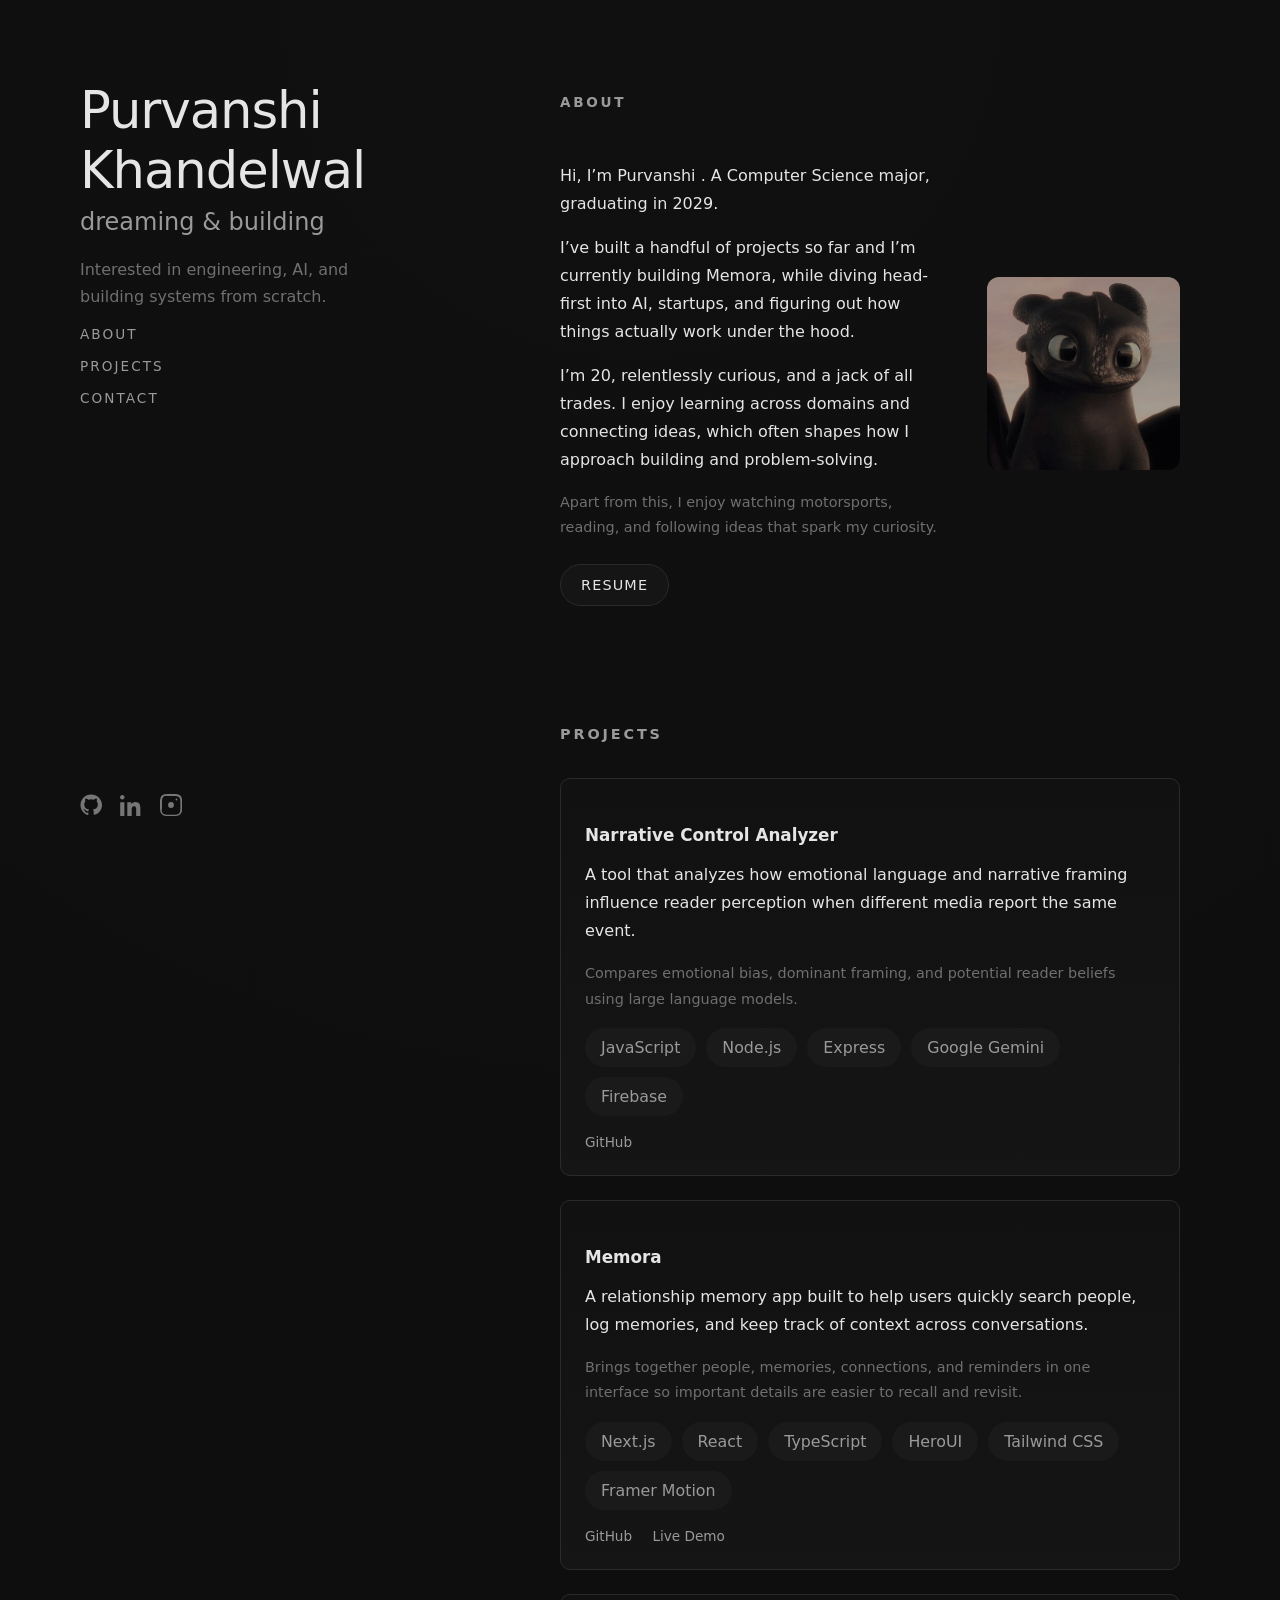
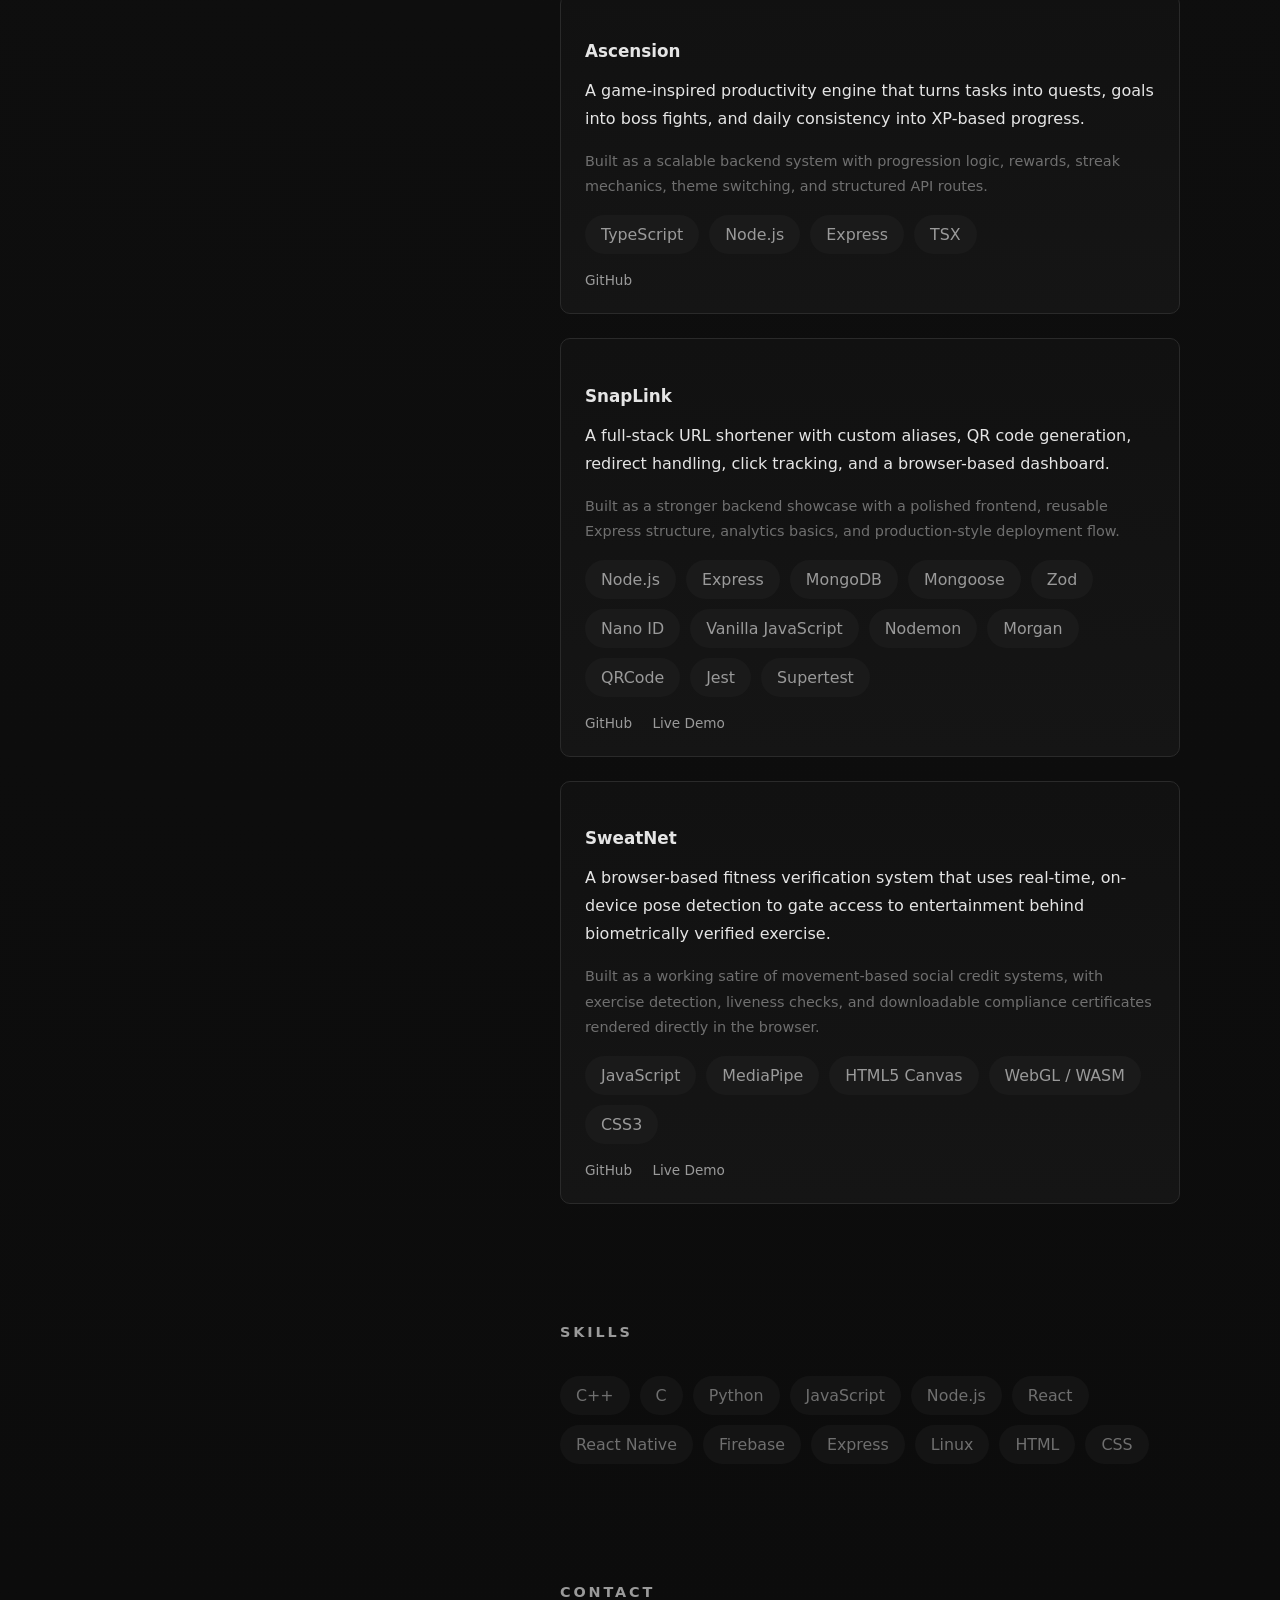
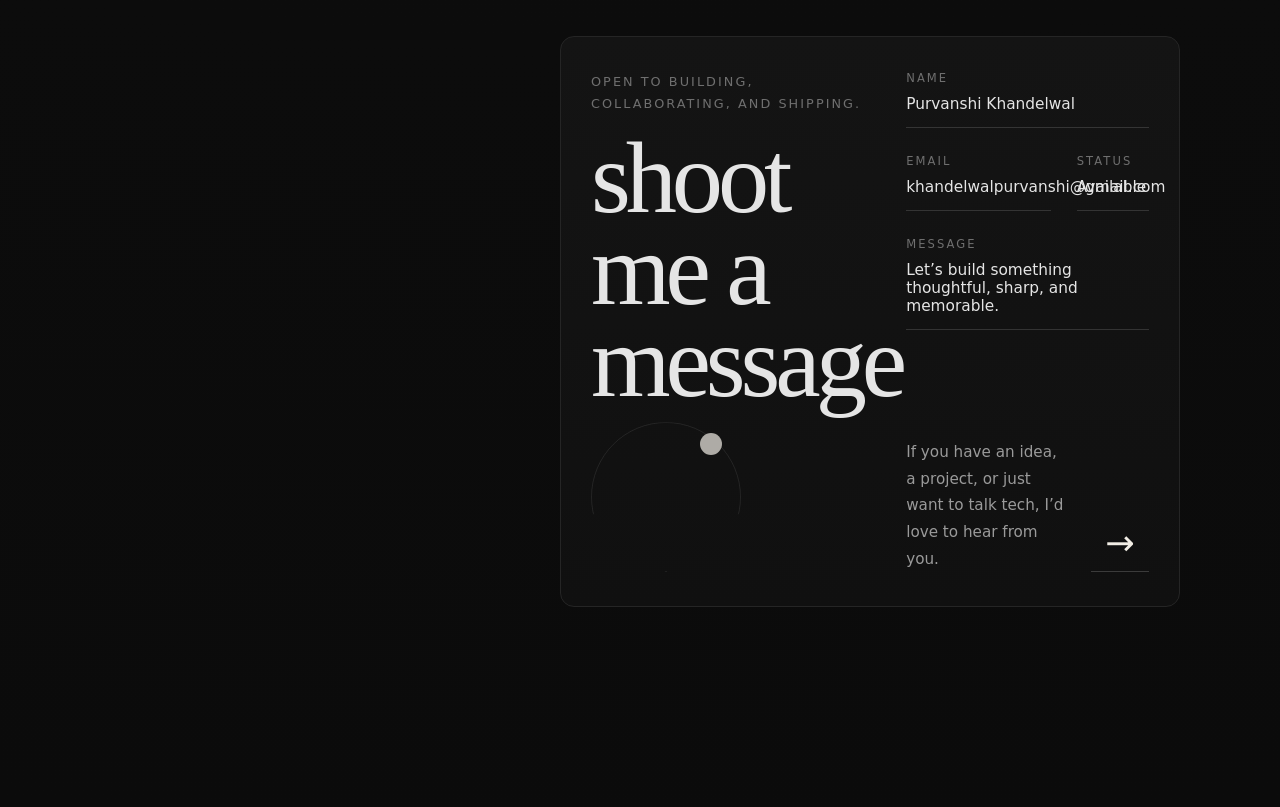
==== index.html @ a12f7955 "Refine contact section styling" ====
<!DOCTYPE html>
<html lang="en">
<head>
  <meta charset="UTF-8" />
  <meta name="viewport" content="width=device-width, initial-scale=1.0"/>
  <title>Purvanshi</title>
  <link rel="stylesheet" href="./style.css" />
</head>




<body>
    <div id="intro">
        <p>hey there.</p>
    </div>

  <div class="layout">

    <!-- LEFT PANEL -->
    <aside class="left">
      <div>
        <h1 title="still learning, always curious">
         Purvanshi Khandelwal
        </h1>
        <h2>dreaming & building</h2>

        <p class="tagline">
           Interested in engineering, AI, 
           and building systems from scratch.
        </p>

        <nav>
          <a href="#about">ABOUT</a>
          <a href="#projects">PROJECTS</a>
          <a href="#contact">CONTACT</a>
        </nav>
      </div>

      <footer class="socials">
  <!-- GitHub -->
  <a href="https://github.com/Pierce05" target="_blank" aria-label="GitHub">
    <svg viewBox="0 0 24 24" aria-hidden="true">
      <path d="M12 0.5C5.73 0.5.5 5.73.5 12c0 5.1 3.29 9.43 7.86 10.96.58.1.79-.25.79-.56v-2.17c-3.2.7-3.87-1.54-3.87-1.54-.53-1.34-1.29-1.7-1.29-1.7-1.05-.72.08-.7.08-.7 1.16.08 1.77 1.19 1.77 1.19 1.03 1.76 2.7 1.25 3.36.95.1-.75.4-1.25.73-1.54-2.56-.29-5.26-1.28-5.26-5.7 0-1.26.45-2.29 1.19-3.1-.12-.29-.52-1.47.11-3.07 0 0 .97-.31 3.18 1.18a11.1 11.1 0 0 1 5.8 0c2.21-1.49 3.18-1.18 3.18-1.18.63 1.6.23 2.78.11 3.07.74.81 1.19 1.84 1.19 3.1 0 4.43-2.7 5.4-5.28 5.69.41.35.78 1.05.78 2.12v3.14c0 .31.21.66.8.55C20.71 21.43 24 17.1 24 12c0-6.27-5.23-11.5-12-11.5z"/>
    </svg>
  </a>

  <!-- LinkedIn -->
  <a href="https://www.linkedin.com/in/purvanshi-khandelwal-6375a7203?utm_source=share&utm_campaign=share_via&utm_content=profile&utm_medium=android_app" target="_blank" aria-label="LinkedIn">
    <svg viewBox="0 0 24 24" aria-hidden="true">
      <path d="M4.98 3.5c0 1.38-1.11 2.5-2.48 2.5S0 4.88 0 3.5 1.11 1 2.5 1 4.98 2.12 4.98 3.5zM.22 8.98h4.56V24H.22zM7.98 8.98h4.38v2.05h.06c.61-1.16 2.1-2.38 4.32-2.38 4.62 0 5.48 3.04 5.48 6.99V24h-4.56v-6.85c0-1.63-.03-3.72-2.27-3.72-2.27 0-2.62 1.77-2.62 3.6V24H7.98z"/>
    </svg>
  </a>

  <!-- Instagram -->
  <a href="https://instagram.com/whypurvanshi" target="_blank" aria-label="Instagram">
    <svg viewBox="0 0 24 24" aria-hidden="true">
      <path d="M12 2.2c3.2 0 3.584.012 4.85.07 1.17.056 1.97.24 2.43.41.61.23 1.05.51 1.51.97.46.46.74.9.97 1.51.17.46.35 1.26.41 2.43.06 1.27.07 1.65.07 4.85s-.01 3.58-.07 4.85c-.06 1.17-.24 1.97-.41 2.43-.23.61-.51 1.05-.97 1.51-.46.46-.9.74-1.51.97-.46.17-1.26.35-2.43.41-1.27.06-1.65.07-4.85.07s-3.58-.01-4.85-.07c-1.17-.06-1.97-.24-2.43-.41a3.73 3.73 0 0 1-1.51-.97 3.73 3.73 0 0 1-.97-1.51c-.17-.46-.35-1.26-.41-2.43C2.21 15.58 2.2 15.2 2.2 12s.01-3.58.07-4.85c.06-1.17.24-1.97.41-2.43.23-.61.51-1.05.97-1.51.46-.46.9-.74 1.51-.97.46-.17 1.26-.35 2.43-.41C8.42 2.21 8.8 2.2 12 2.2zm0-2.2C8.74 0 8.33.013 7.05.072 5.77.13 4.8.33 4.03.63c-.8.31-1.48.73-2.16 1.41A5.9 5.9 0 0 0 .63 4.03c-.3.77-.5 1.74-.56 3.02C.01 8.33 0 8.74 0 12s.01 3.67.07 4.95c.06 1.28.26 2.25.56 3.02.31.8.73 1.48 1.41 2.16a5.9 5.9 0 0 0 2.16 1.41c.77.3 1.74.5 3.02.56C8.33 23.99 8.74 24 12 24s3.67-.01 4.95-.07c1.28-.06 2.25-.26 3.02-.56a5.9 5.9 0 0 0 2.16-1.41 5.9 5.9 0 0 0 1.41-2.16c.3-.77.5-1.74.56-3.02.06-1.28.07-1.69.07-4.95s-.01-3.67-.07-4.95c-.06-1.28-.26-2.25-.56-3.02a5.9 5.9 0 0 0-1.41-2.16A5.9 5.9 0 0 0 19.97.63c-.77-.3-1.74-.5-3.02-.56C15.67.01 15.26 0 12 0z"/>
      <circle cx="12" cy="12" r="3.2"/>
      <circle cx="18" cy="6" r="1"/>
    </svg>
  </a>
</footer>


    </aside>

    <!-- RIGHT PANEL -->
    <main class="right">
      <section id="about">
  <h3>ABOUT</h3>

  <div class="about-grid">
    <div class="about-text">
      <p>
        Hi, I’m <span class="highlight">Purvanshi </span>.
        A Computer Science major, graduating in 2029.
      </p>

      <p>
        I’ve built a handful of projects so far and I’m currently building
        <span class="highlight">Memora</span>, while diving head-first into AI, 
        startups, and figuring out how things actually work under the hood.
      </p>

      <p>
  I’m 20, relentlessly curious, and a jack of all trades.
  I enjoy learning across domains and connecting ideas, which often shapes
  how I approach building and problem-solving.
</p>
<p class="faint">
  Apart from this, I enjoy watching motorsports, reading, and following ideas that spark my curiosity.
</p>

<div class="about-actions">
  <a href="assets/Purvanshi-Khandelwal-Resume.pdf" target="_blank" class="resume-button">
    Resume
  </a>
</div>


    </div>

    <div class="about-image">
      <img src="assets/me.jpg" alt="Purvanshi Khandelwal" />
    </div>
  </div>
</section>

      <section id="projects">
  <h3>PROJECTS</h3>

  <div class="project featured">
    <h4>Narrative Control Analyzer</h4>

    <p>
      A tool that analyzes how emotional language and narrative framing
      influence reader perception when different media report the same event.
    </p>

    <p class="faint">
      Compares emotional bias, dominant framing, and potential reader beliefs
      using large language models.
    </p>
    <div class="tags">
  <ul class="tech-list">
  <li>JavaScript</li>
  <li>Node.js</li>
  <li>Express</li>
  <li>Google Gemini</li>
  <li>Firebase</li>
</ul>

    </div>


    <div class="project-links">
      <a href="https://github.com/Pierce05/narrative-control-analyzer" target="_blank">
        GitHub
      </a>
    </div>
  </div>

  <div class="project featured">
    <h4>Memora</h4>

    <p>
      A relationship memory app built to help users quickly search people,
      log memories, and keep track of context across conversations.
    </p>

    <p class="faint">
      Brings together people, memories, connections, and reminders in one
      interface so important details are easier to recall and revisit.
    </p>

    <div class="tags">
      <ul class="tech-list">
        <li>Next.js</li>
        <li>React</li>
        <li>TypeScript</li>
        <li>HeroUI</li>
        <li>Tailwind CSS</li>
        <li>Framer Motion</li>
      </ul>
    </div>

    <div class="project-links">
      <a href="https://github.com/Pierce05/memora" target="_blank">
        GitHub
      </a>
      <a href="https://try-memora.netlify.app" target="_blank">
        Live Demo
      </a>
    </div>
  </div>

  <div class="project featured">
    <h4>Ascension</h4>

    <p>
      A game-inspired productivity engine that turns tasks into quests,
      goals into boss fights, and daily consistency into XP-based progress.
    </p>

    <p class="faint">
      Built as a scalable backend system with progression logic, rewards,
      streak mechanics, theme switching, and structured API routes.
    </p>

    <div class="tags">
      <ul class="tech-list">
        <li>TypeScript</li>
        <li>Node.js</li>
        <li>Express</li>
        <li>TSX</li>
      </ul>
    </div>

    <div class="project-links">
      <a href="https://github.com/Pierce05/ascension" target="_blank">
        GitHub
      </a>
    </div>
  </div>

  <div class="project featured">
    <h4>SnapLink</h4>

    <p>
      A full-stack URL shortener with custom aliases, QR code generation,
      redirect handling, click tracking, and a browser-based dashboard.
    </p>

    <p class="faint">
      Built as a stronger backend showcase with a polished frontend, reusable
      Express structure, analytics basics, and production-style deployment flow.
    </p>

    <div class="tags">
      <ul class="tech-list">
        <li>Node.js</li>
        <li>Express</li>
        <li>MongoDB</li>
        <li>Mongoose</li>
        <li>Zod</li>
        <li>Nano ID</li>
        <li>Vanilla JavaScript</li>
        <li>Nodemon</li>
        <li>Morgan</li>
        <li>QRCode</li>
        <li>Jest</li>
        <li>Supertest</li>
      </ul>
    </div>

    <div class="project-links">
      <a href="https://github.com/Pierce05/url_shortener" target="_blank">
        GitHub
      </a>
      <a href="https://url-shortener-1149.onrender.com/" target="_blank">
        Live Demo
      </a>
    </div>
  </div>

  <div class="project featured">
    <h4>SweatNet</h4>

    <p>
      A browser-based fitness verification system that uses real-time,
      on-device pose detection to gate access to entertainment behind
      biometrically verified exercise.
    </p>

    <p class="faint">
      Built as a working satire of movement-based social credit systems,
      with exercise detection, liveness checks, and downloadable compliance
      certificates rendered directly in the browser.
    </p>

    <div class="tags">
      <ul class="tech-list">
        <li>JavaScript</li>
        <li>MediaPipe</li>
        <li>HTML5 Canvas</li>
        <li>WebGL / WASM</li>
        <li>CSS3</li>
      </ul>
    </div>

    <div class="project-links">
      <a href="https://github.com/Sahil-Jayasingh/move.os" target="_blank">
        GitHub
      </a>
      <a href="https://starlit-bienenstitch-d68d55.netlify.app/" target="_blank">
        Live Demo
      </a>
    </div>
  </div>
</section>

<section id="skills">
  <h3>SKILLS</h3>

  <ul class="tech-list skills">
  <li>C++</li>
  <li>C</li>
  <li>Python</li>
  <li>JavaScript</li>
  <li>Node.js</li>
  <li>React</li>
  <li>React Native</li>
  <li>Firebase</li>
  <li>Express</li>
  <li>Linux</li>
  <li>HTML</li>
  <li>CSS</li>
</ul>

</section>

      <section id="contact">
  <h3>CONTACT</h3>

  <div class="contact-card">
    <div class="contact-copy">
      <p class="contact-kicker">Open to building, collaborating, and shipping.</p>
      <h4>shoot me a<br>message</h4>
      <div class="contact-orbit" aria-hidden="true">
        <span class="contact-orbit-dot"></span>
      </div>
    </div>

    <div class="contact-panel">
      <div class="contact-lines">
        <div class="contact-line">
          <span>Name</span>
          <strong>Purvanshi Khandelwal</strong>
        </div>
        <div class="contact-line contact-line-split">
          <div>
            <span>Email</span>
            <strong>khandelwalpurvanshi@gmail.com</strong>
          </div>
          <div>
            <span>Status</span>
            <strong>Available</strong>
          </div>
        </div>
        <div class="contact-line">
          <span>Message</span>
          <strong>Let’s build something thoughtful, sharp, and memorable.</strong>
        </div>
      </div>

      <div class="contact-footer">
        <p class="contact-note">
          If you have an idea, a project, or just want to talk tech, I’d love to hear from you.
        </p>

        <a href="mailto:khandelwalpurvanshi@gmail.com" class="contact-arrow" aria-label="Send an email">
          <span>&rarr;</span>
        </a>
      </div>
    </div>
  </div>
</section>

    </main>

  </div>
  <script>
  window.addEventListener("DOMContentLoaded", () => {
    const intro = document.getElementById("intro");
    if (!intro) return;

    const dismiss = () => {
      intro.classList.add("fade-out");
      setTimeout(() => intro.remove(), 900);
      window.removeEventListener("scroll", dismiss);
    };

    intro.addEventListener("click", dismiss);
    window.addEventListener("scroll", dismiss);
  });
</script>

</body>
</html>
---- style.css ----
:root {
  /* Core blacks */
  --bg: #0b0b0b;          /* page background */
  --panel: #111111;       /* cards / panels */
  --panel-soft: #151515;  /* hover / subtle depth */

  /* Text */
  --text: #e5e5e5;        /* main text */
  --muted: #9a9a9a;       /* secondary text */
  --faint: #6f6f6f;       /* very low emphasis */

  /* Structure */
  --border: #1c1c1c;

  /* Accent (OFF for now) */
  --accent: #ffffff;
  --drizz: #bfbfbf; /* soft silver-grey, not bright */

}

* {
  box-sizing: border-box;
}

body {
  margin: 0;
  background: radial-gradient(
    circle at top,
    #101010,
    var(--bg)
  );
  color: var(--text);
  font-family: system-ui, -apple-system, BlinkMacSystemFont, sans-serif;
}

#intro {
  position: fixed;
  inset: 0;
  background: radial-gradient(circle at center, #121212, #0b0b0b);
  display: flex;
  align-items: center;
  justify-content: center;
  z-index: 9999;

  cursor: pointer;

  transition: opacity 0.8s ease, transform 0.8s ease;
}

#intro p {
  font-size: 2.2rem;              /* bigger */
  font-weight: 500;
  letter-spacing: 0.04em;
  color: #cfcfcf;

  animation: floatIn 1.2s ease forwards;

}
@keyframes floatIn {
  from {
    opacity: 0;
    transform: translateY(6px);
  }
  to {
    opacity: 1;
    transform: translateY(0);
  }
}
#intro p::after {
  content: " (click)";
  font-size: 0.9rem;
  opacity: 0.4;
  margin-left: 6px;
}

#intro.fade-out {
  opacity: 0;
  transform: scale(1.02);
  pointer-events: none;
}



a {
  color: var(--muted);
  text-decoration: none;
  position: relative;
}


a::after {
  content: "";
  position: absolute;
  left: 0;
  bottom: -2px;
  width: 100%;
  height: 1px;
  background: var(--text);
  opacity: 0;
  transition: opacity 0.2s ease;
}

a:hover::after {
  opacity: 0.6;
}

a:hover {
  color: var(--text);
}

.layout {
  display: flex;
  max-width: 1200px;
  margin: auto;
}

/* LEFT */
.left {
  width: 40%;
  padding: 80px 40px;
  height: 100vh;
  position: sticky;
  top: 0;

  display: flex;
  flex-direction: column;
  justify-content: space-between;
}

.left h1 {
  font-size: 3.2rem;
  font-weight: 500;
  margin: 0;
  letter-spacing: -0.02em;
}

.left h2 {
  font-weight: 400;
  color: var(--muted);
  margin-top: 8px;
}

.tagline {
  margin-top: 14px;
  color: var(--faint);
  max-width: 320px;
  line-height: 1.7;
}
.tech-list {
  display: flex;
  flex-wrap: wrap;
  gap: 10px;
  margin-top: 16px;
  padding: 0;
  list-style: none;
}

.tech-list li {
  font-size: 0.99rem;          /* ↑ from 0.75 */
  padding: 10px 16px;
  border-radius: 999px;
  background: #1a1a1a;
  color: var(--muted);
  cursor: default;
  transition: background 0.2s ease, color 0.2s ease;
}

.tech-list li:hover {
  background: #2a2a2a;         /* noticeably lighter */
  color: var(--text);

  transform: translateY(-2px) scale(1.03);

  box-shadow: 0 6px 16px rgba(0, 0, 0, 0.4);
}



.tech-list.skills li {
  background: #141414;
  color: var(--faint);
}

.tech-list.skills li:hover {
  background: #242424;         /* lighter than base */
  color: var(--muted);

  transform: translateY(-1px) scale(1.02);
  box-shadow: 0 4px 12px rgba(0, 0, 0, 0.35);
}



nav a {
  display: block;
  margin-top: 16px;
  font-size: 0.85rem;
  letter-spacing: 0.15em;
}
.socials img {
  width: 18px;
  margin-right: 16px;
  opacity: 0.6;
  transition: opacity 0.2s ease;
}

.socials img:hover {
  opacity: 1;
}

/* RIGHT */
.right {
  width: 60%;
  padding: 80px 40px;
  max-width: 700px;
}
.right p {
  line-height: 1.75;
}


section {
  margin-bottom: 120px;
}

section h3 {
  font-size: 0.9rem;          /* ↑ slightly bigger */
  letter-spacing: 0.2em;
  color: var(--muted);
  margin-bottom: 36px;
}

#about h3 {
  font-size: 0.85rem;
  color: var(--muted);
}
.project {
  padding: 24px;
  border-radius: 10px;
  background: linear-gradient(
    180deg,
    var(--panel),
    var(--panel-soft)
  );
  margin-bottom: 24px;
  transition: transform 0.2s ease, background 0.2s ease;
}
.project h4 {
  margin-bottom: 10px;
  font-size: 1.05rem;
}


.project.featured {
  border: 1px solid #2a2a2a;
}

.project-links {
  margin-top: 16px;
}

.project-links a {
  margin-right: 16px;
  font-size: 0.85rem;
  color: var(--muted);
}

.project-links a:hover {
  color: var(--text);
}

.project:hover {
  transform: translateY(-2px);
  background: linear-gradient(
    180deg,
    var(--panel-soft),
    var(--panel)
  );
}

.about-grid {
  display: grid;
  grid-template-columns: 2fr 1fr;
  gap: 40px;
  align-items: center;
}


.faint {
  color: var(--faint);
  font-size: 0.9rem;
}

.about-actions {
  margin-top: 24px;
}

.resume-button {
  display: inline-flex;
  align-items: center;
  justify-content: center;
  padding: 12px 20px;
  border: 1px solid #2a2a2a;
  border-radius: 999px;
  background: #151515;
  color: var(--text);
  font-size: 0.9rem;
  letter-spacing: 0.08em;
  text-transform: uppercase;
  transition: transform 0.2s ease, background 0.2s ease, border-color 0.2s ease;
}

.resume-button::after {
  display: none;
}

.resume-button:hover {
  background: #1d1d1d;
  border-color: #3a3a3a;
  transform: translateY(-1px);
}

.contact-card {
  display: grid;
  grid-template-columns: minmax(0, 1.15fr) minmax(0, 1fr);
  gap: 36px;
  border: 1px solid #252525;
  border-radius: 14px;
  padding: 34px 30px;
  background: linear-gradient(180deg, #141414, #101010);
}

.contact-kicker {
  margin: 0 0 16px;
  color: var(--faint);
  font-size: 0.8rem;
  letter-spacing: 0.16em;
  text-transform: uppercase;
}

.contact-card h4 {
  margin: 0;
  font-family: Georgia, "Times New Roman", serif;
  font-size: clamp(3.5rem, 8vw, 6.8rem);
  font-weight: 500;
  line-height: 0.9;
  letter-spacing: -0.05em;
  text-transform: lowercase;
}

.contact-copy {
  position: relative;
  min-height: 100%;
}

.contact-orbit {
  position: relative;
  width: 150px;
  height: 150px;
  margin-top: 14px;
  border: 1px solid rgba(255, 255, 255, 0.12);
  border-radius: 50%;
  clip-path: polygon(0 0, 100% 0, 100% 60%, 50% 100%, 0 60%);
  opacity: 0.7;
}

.contact-orbit-dot {
  position: absolute;
  top: 10px;
  right: 18px;
  width: 22px;
  height: 22px;
  border-radius: 50%;
  background: #f1ede5;
}

.contact-panel {
  display: flex;
  flex-direction: column;
  justify-content: space-between;
  gap: 28px;
}

.contact-lines {
  display: flex;
  flex-direction: column;
  gap: 26px;
}

.contact-line {
  padding-bottom: 14px;
  border-bottom: 1px solid rgba(255, 255, 255, 0.14);
}

.contact-line span {
  display: block;
  margin-bottom: 10px;
  color: var(--faint);
  font-size: 0.72rem;
  letter-spacing: 0.18em;
  text-transform: uppercase;
}

.contact-line strong {
  display: block;
  font-size: 0.96rem;
  font-weight: 500;
  color: var(--text);
}

.contact-line-split {
  display: grid;
  grid-template-columns: minmax(0, 1.4fr) minmax(0, 0.7fr);
  gap: 26px;
}

.contact-line-split > div {
  padding-bottom: 14px;
  border-bottom: 1px solid rgba(255, 255, 255, 0.14);
}

.contact-line-split {
  border-bottom: 0;
  padding-bottom: 0;
}

.contact-footer {
  display: flex;
  align-items: flex-end;
  justify-content: space-between;
  gap: 22px;
}

.contact-note {
  margin: 0;
  max-width: 360px;
  color: var(--muted);
  font-size: 0.95rem;
}

.contact-arrow {
  display: inline-flex;
  align-items: center;
  justify-content: center;
  width: 58px;
  height: 58px;
  flex-shrink: 0;
  border-bottom: 1px solid rgba(255, 255, 255, 0.18);
  color: #f1ede5;
  font-size: 2.2rem;
  transition: transform 0.2s ease, color 0.2s ease;
}

.contact-arrow::after {
  display: none;
}

.contact-arrow:hover {
  color: #ffffff;
  transform: translateX(3px);
}

.about-image img {
  width: 100%;
  max-width: 220px;
  border-radius: 12px;

  filter: grayscale(0%) brightness(0.9);
  opacity: 0.75;

  transition: filter 0.35s ease, opacity 0.35s ease;
}

.about-image img:hover {
  filter: grayscale(0%) brightness(1);
  opacity: 1;
}



.highlight {
  color: var(--text);
}
.skills-line {
  color: var(--muted);
  max-width: 520px;
  line-height: 1.8;
}
.socials {
  display: flex;
  align-items: center;
}

.socials a {
  color: var(--muted);
  margin-right: 18px;
  transition: color 0.2s ease;
}

.socials a:hover {
  color: var(--text);
}

.socials svg {
  width: 22px;      /* ↑ bigger */
  height: 22px;
  fill: currentColor;
  opacity: 0.75;
  transition: opacity 0.2s ease, transform 0.2s ease;
}

.socials a:hover svg {
  opacity: 1;
  transform: translateY(-1px);
}

/* MOBILE */
@media (max-width: 600px) {
  .layout {
    flex-direction: column;
  }
   .tagline {
    max-width: 100%;
  }

  .left {
    padding-bottom: 40px;
  }

  .left, .right {
    width: 100%;
    height: auto;
    position: static;
  }

  .contact-card {
    grid-template-columns: 1fr;
    gap: 28px;
    padding: 22px;
  }

  .contact-card h4 {
    font-size: 3.4rem;
  }

  .contact-orbit {
    width: 112px;
    height: 112px;
  }

  .contact-line-split {
    grid-template-columns: 1fr;
    gap: 18px;
  }

  .contact-footer {
    align-items: flex-start;
    flex-direction: column;
  }
}
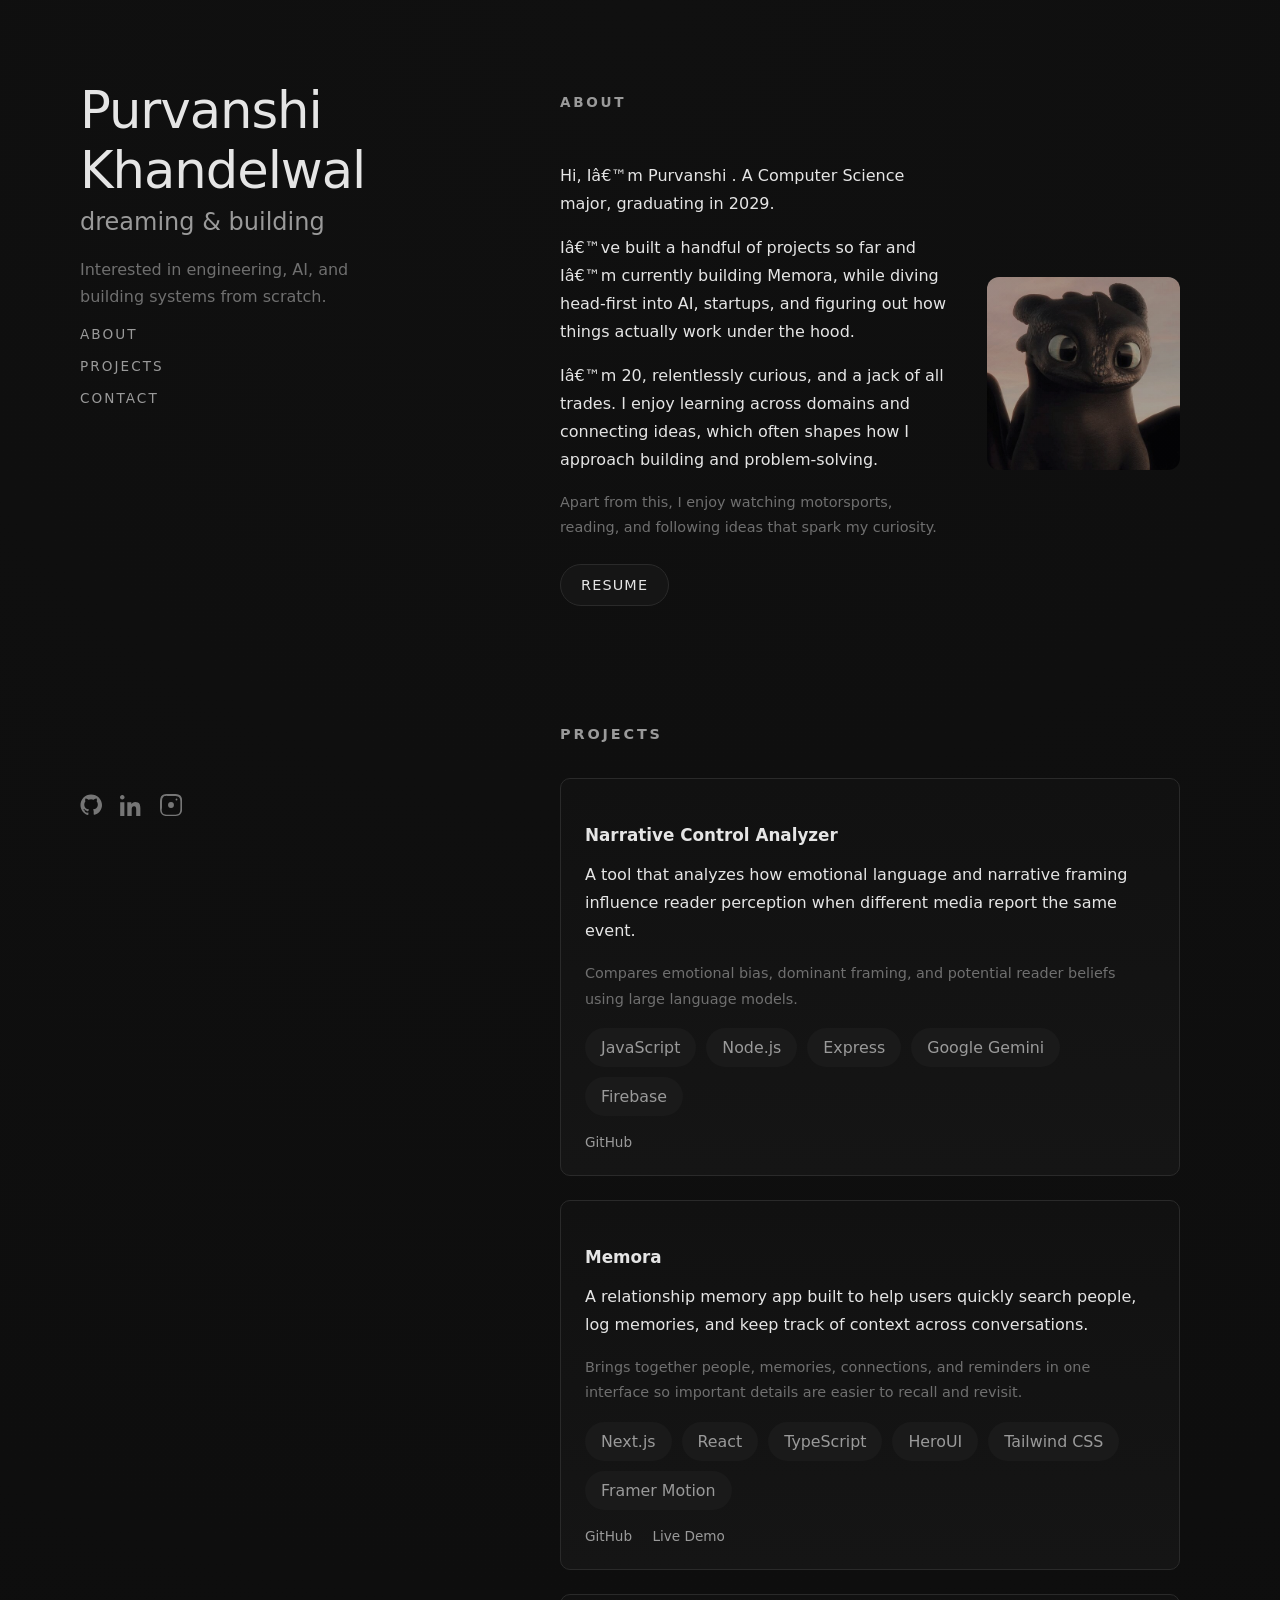
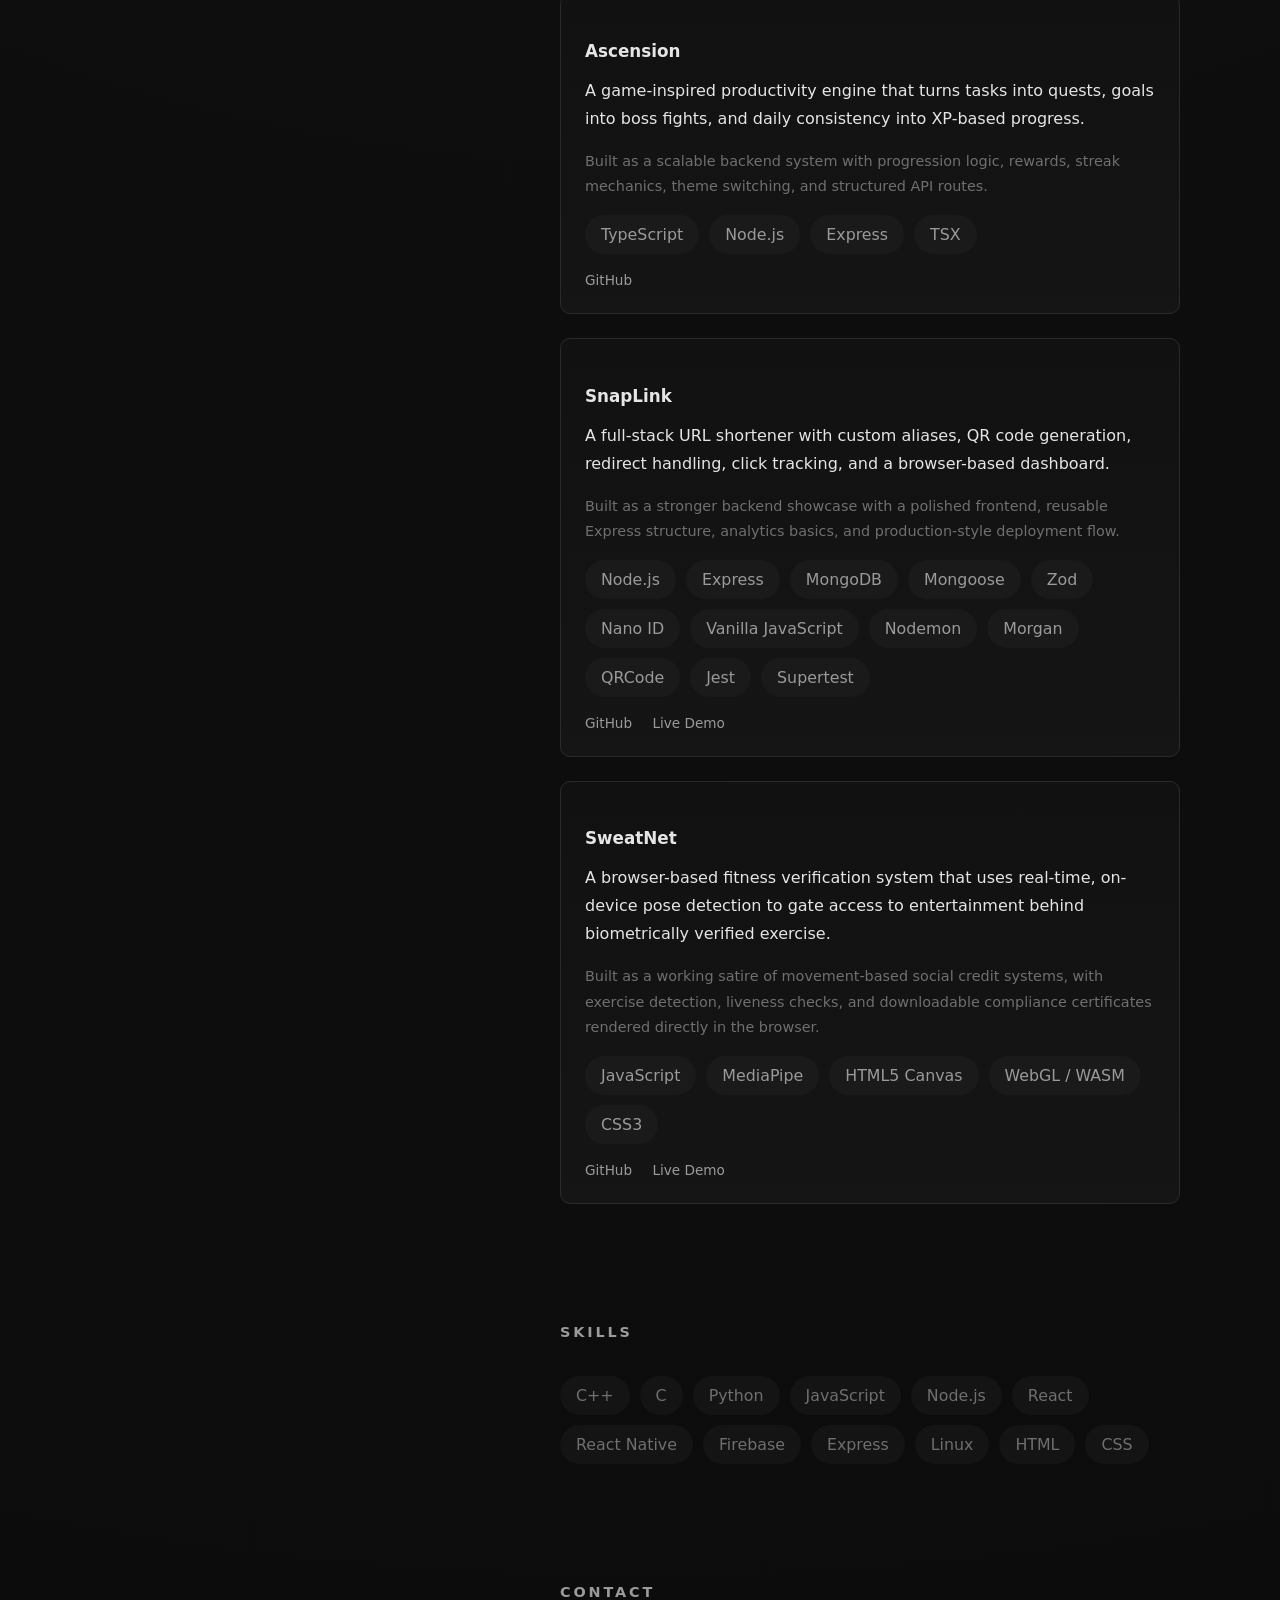
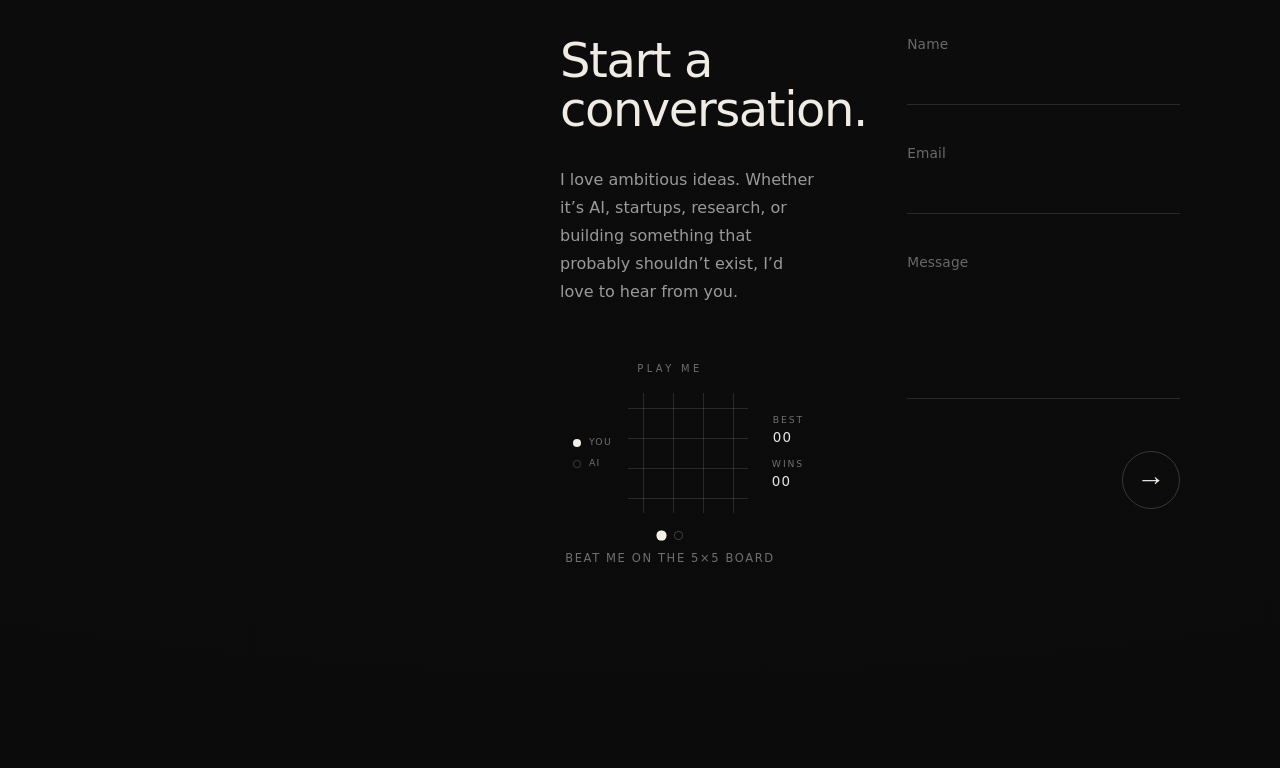
==== commit b7437b2f: "Refine contact section and mini Go widget" ====
--- a/index.html
+++ b/index.html
@@ -1,4 +1,4 @@
-<!DOCTYPE html>
+﻿<!DOCTYPE html>
 <html lang="en">
 <head>
   <meta charset="UTF-8" />
@@ -73,18 +73,18 @@
   <div class="about-grid">
     <div class="about-text">
       <p>
-        Hi, I’m <span class="highlight">Purvanshi </span>.
+        Hi, Iâ€™m <span class="highlight">Purvanshi </span>.
         A Computer Science major, graduating in 2029.
       </p>
 
       <p>
-        I’ve built a handful of projects so far and I’m currently building
+        Iâ€™ve built a handful of projects so far and Iâ€™m currently building
         <span class="highlight">Memora</span>, while diving head-first into AI, 
         startups, and figuring out how things actually work under the hood.
       </p>
 
       <p>
-  I’m 20, relentlessly curious, and a jack of all trades.
+  Iâ€™m 20, relentlessly curious, and a jack of all trades.
   I enjoy learning across domains and connecting ideas, which often shapes
   how I approach building and problem-solving.
 </p>
@@ -300,50 +300,73 @@
 
 </section>
 
-      <section id="contact">
+<section id="contact">
   <h3>CONTACT</h3>
 
   <div class="contact-card">
     <div class="contact-copy">
-      <p class="contact-kicker">Open to building, collaborating, and shipping.</p>
-      <h4>shoot me a<br>message</h4>
-      <div class="contact-orbit" aria-hidden="true">
-        <span class="contact-orbit-dot"></span>
-      </div>
-    </div>
-
-    <div class="contact-panel">
-      <div class="contact-lines">
-        <div class="contact-line">
-          <span>Name</span>
-          <strong>Purvanshi Khandelwal</strong>
-        </div>
-        <div class="contact-line contact-line-split">
-          <div>
-            <span>Email</span>
-            <strong>khandelwalpurvanshi@gmail.com</strong>
+      <h4>Start a conversation.</h4>
+      <p class="contact-intro">
+        I love ambitious ideas. Whether it&rsquo;s AI, startups, research, or
+        building something that probably shouldn&rsquo;t exist, I&rsquo;d love to hear from you.
+      </p>
+      <div class="contact-game">
+        <div class="contact-game-board go-widget">
+          <p class="go-widget-label">Play me</p>
+          <div class="go-widget-body">
+            <div class="go-widget-side go-widget-side-left">
+              <span class="go-side-line"><span class="go-side-stone go-side-stone-player"></span> You</span>
+              <span class="go-side-line"><span class="go-side-stone go-side-stone-ai"></span> AI</span>
+            </div>
+
+            <div class="go-board-wrap">
+              <div class="go-board" role="grid" aria-label="Mini Go board"></div>
+              <button class="go-restart" type="button">Play again</button>
+            </div>
+
+            <div class="go-widget-side go-widget-side-right">
+              <span class="go-side-metric">Best <strong class="go-best">00</strong></span>
+              <span class="go-side-metric">Wins <strong class="go-wins">00</strong></span>
+            </div>
           </div>
-          <div>
-            <span>Status</span>
-            <strong>Available</strong>
+
+          <div class="go-widget-foot">
+            <div class="go-turn-indicator" aria-hidden="true">
+              <span class="go-turn-dot go-turn-dot-player"></span>
+              <span class="go-turn-dot go-turn-dot-ai"></span>
+            </div>
+            <p class="go-status">Beat me on the 5×5 board</p>
           </div>
         </div>
-        <div class="contact-line">
+      </div>
+    </div>
+
+    <form class="contact-panel" action="https://formsubmit.co/khandelwalpurvanshi@gmail.com" method="POST">
+      <input type="hidden" name="_subject" value="New portfolio message" />
+      <input type="hidden" name="_captcha" value="false" />
+      <input type="hidden" name="_template" value="table" />
+
+      <div class="contact-lines">
+        <label class="contact-line">
+          <span>Name</span>
+          <input type="text" name="name" autocomplete="name" required />
+        </label>
+        <label class="contact-line">
+          <span>Email</span>
+          <input type="email" name="email" autocomplete="email" required />
+        </label>
+        <label class="contact-line">
           <span>Message</span>
-          <strong>Let’s build something thoughtful, sharp, and memorable.</strong>
-        </div>
+          <textarea name="message" rows="2" required></textarea>
+        </label>
       </div>
 
       <div class="contact-footer">
-        <p class="contact-note">
-          If you have an idea, a project, or just want to talk tech, I’d love to hear from you.
-        </p>
-
-        <a href="mailto:khandelwalpurvanshi@gmail.com" class="contact-arrow" aria-label="Send an email">
+        <button type="submit" class="contact-arrow" aria-label="Send message">
           <span>&rarr;</span>
-        </a>
+        </button>
       </div>
-    </div>
+    </form>
   </div>
 </section>
 
@@ -364,9 +387,328 @@
     intro.addEventListener("click", dismiss);
     window.addEventListener("scroll", dismiss);
   });
+
+  window.addEventListener("DOMContentLoaded", () => {
+    const boardEl = document.querySelector(".go-board");
+    const statusEl = document.querySelector(".go-status");
+    const restartEl = document.querySelector(".go-restart");
+    const playerDot = document.querySelector(".go-turn-dot-player");
+    const aiDot = document.querySelector(".go-turn-dot-ai");
+    const bestEl = document.querySelector(".go-best");
+    const winsEl = document.querySelector(".go-wins");
+    if (!boardEl || !statusEl || !restartEl || !playerDot || !aiDot || !bestEl || !winsEl) return;
+
+    const SIZE = 5;
+    const EMPTY = 0;
+    const BLACK = 1;
+    const WHITE = 2;
+    const STORAGE_KEY = "portfolio-go-mini-record-v1";
+    const intersections = [];
+
+    let board = [];
+    let currentPlayer = WHITE;
+    let locked = false;
+    let gameOver = false;
+    let koPoint = null;
+    let stats = { best: 0, wins: 0 };
+
+    try {
+      stats = { ...stats, ...(JSON.parse(localStorage.getItem(STORAGE_KEY)) || {}) };
+    } catch {}
+
+    const updateStatsUi = () => {
+      bestEl.textContent = String(stats.best || 0).padStart(2, "0");
+      winsEl.textContent = String(stats.wins || 0).padStart(2, "0");
+    };
+
+    const saveStats = () => {
+      localStorage.setItem(STORAGE_KEY, JSON.stringify(stats));
+      updateStatsUi();
+    };
+
+    const playClick = () => {
+      try {
+        const ctx = new (window.AudioContext || window.webkitAudioContext)();
+        const osc = ctx.createOscillator();
+        const gain = ctx.createGain();
+        osc.type = "sine";
+        osc.frequency.value = 420;
+        gain.gain.value = 0.018;
+        osc.connect(gain);
+        gain.connect(ctx.destination);
+        osc.start();
+        gain.gain.exponentialRampToValueAtTime(0.0001, ctx.currentTime + 0.08);
+        osc.stop(ctx.currentTime + 0.08);
+      } catch {}
+    };
+
+    const keyOf = (row, col) => `${row}-${col}`;
+    const inBounds = (row, col) => row >= 0 && row < SIZE && col >= 0 && col < SIZE;
+    const neighbors = (row, col) => (
+      [
+        [row - 1, col],
+        [row + 1, col],
+        [row, col - 1],
+        [row, col + 1],
+      ].filter(([r, c]) => inBounds(r, c))
+    );
+
+    const cloneBoard = (src) => src.map((line) => [...line]);
+
+    const getGroup = (src, row, col) => {
+      const color = src[row][col];
+      const stack = [[row, col]];
+      const stones = [];
+      const liberties = new Set();
+      const visited = new Set();
+
+      while (stack.length) {
+        const [r, c] = stack.pop();
+        const key = keyOf(r, c);
+        if (visited.has(key)) continue;
+        visited.add(key);
+        stones.push([r, c]);
+
+        neighbors(r, c).forEach(([nr, nc]) => {
+          if (src[nr][nc] === color) {
+            stack.push([nr, nc]);
+          } else if (src[nr][nc] === EMPTY) {
+            liberties.add(keyOf(nr, nc));
+          }
+        });
+      }
+
+      return { stones, liberties };
+    };
+
+    const removeGroup = (src, stones) => {
+      stones.forEach(([r, c]) => {
+        src[r][c] = EMPTY;
+      });
+    };
+
+    const boardFull = (src) => src.every((row) => row.every((cell) => cell !== EMPTY));
+    const countStones = (src, color) => src.flat().filter((cell) => cell === color).length;
+
+    const evaluateMove = (src, row, col, color) => {
+      if (src[row][col] !== EMPTY) return null;
+      if (koPoint && koPoint.row === row && koPoint.col === col) return null;
+
+      const next = cloneBoard(src);
+      next[row][col] = color;
+      const enemy = color === BLACK ? WHITE : BLACK;
+      const captured = [];
+
+      neighbors(row, col).forEach(([nr, nc]) => {
+        if (next[nr][nc] === enemy) {
+          const group = getGroup(next, nr, nc);
+          if (group.liberties.size === 0) {
+            captured.push(...group.stones);
+          }
+        }
+      });
+
+      if (captured.length) removeGroup(next, captured);
+
+      const ownGroup = getGroup(next, row, col);
+      if (ownGroup.liberties.size === 0) return null;
+
+      let nextKo = null;
+      if (captured.length === 1 && ownGroup.stones.length === 1 && ownGroup.liberties.size === 1) {
+        const [liberty] = [...ownGroup.liberties];
+        const [kr, kc] = liberty.split("-").map(Number);
+        nextKo = { row: kr, col: kc };
+      }
+
+      return { board: next, captured, ko: nextKo };
+    };
+
+    const aiChooseMove = () => {
+      const moves = [];
+
+      for (let row = 0; row < SIZE; row += 1) {
+        for (let col = 0; col < SIZE; col += 1) {
+          const result = evaluateMove(board, row, col, BLACK);
+          if (!result) continue;
+
+          let score = result.captured.length * 14;
+          const ownGroup = getGroup(result.board, row, col);
+          if (ownGroup.liberties.size === 1) score -= 8;
+          if (ownGroup.liberties.size === 2) score -= 2;
+
+          neighbors(row, col).forEach(([nr, nc]) => {
+            if (board[nr][nc] === BLACK) score += 3;
+            if (board[nr][nc] === WHITE) score += 2;
+          });
+
+          for (let r = 0; r < SIZE; r += 1) {
+            for (let c = 0; c < SIZE; c += 1) {
+              if (board[r][c] === WHITE) {
+                const group = getGroup(board, r, c);
+                if (group.liberties.has(keyOf(row, col))) score += 4;
+              }
+            }
+          }
+
+          score += Math.random() * 0.8;
+          moves.push({ row, col, result, score });
+        }
+      }
+
+      moves.sort((a, b) => b.score - a.score);
+      return moves[0] || null;
+    };
+
+    const setStatus = (message) => {
+      statusEl.textContent = message;
+    };
+
+    const updateTurnIndicator = () => {
+      playerDot.classList.toggle("is-active", currentPlayer === WHITE && !gameOver);
+      aiDot.classList.toggle("is-active", currentPlayer === BLACK && !gameOver);
+    };
+
+    const renderBoard = (captured = []) => {
+      intersections.forEach((cell, index) => {
+        const row = Math.floor(index / SIZE);
+        const col = index % SIZE;
+        const stone = board[row][col];
+        cell.innerHTML = "";
+        cell.classList.remove("has-black", "has-white", "is-ko");
+
+        if (koPoint && koPoint.row === row && koPoint.col === col) {
+          cell.classList.add("is-ko");
+        }
+
+        if (stone !== EMPTY) {
+          const stoneEl = document.createElement("span");
+          stoneEl.className = `go-stone ${stone === BLACK ? "go-stone-black" : "go-stone-white"}`;
+          stoneEl.classList.add("is-placed");
+          cell.appendChild(stoneEl);
+          cell.classList.add(stone === BLACK ? "has-black" : "has-white");
+        }
+
+        const wasCaptured = captured.some(([r, c]) => r === row && c === col);
+        if (wasCaptured) {
+          const ghost = document.createElement("span");
+          ghost.className = "go-stone go-stone-capture";
+          cell.appendChild(ghost);
+          setTimeout(() => ghost.remove(), 320);
+        }
+      });
+    };
+
+    const finishGame = () => {
+      gameOver = true;
+      locked = true;
+      restartEl.classList.add("is-visible");
+      const blackCount = countStones(board, BLACK);
+      const whiteCount = countStones(board, WHITE);
+
+      if (whiteCount >= blackCount) {
+        stats.wins += 1;
+        stats.best = Math.max(stats.best, whiteCount);
+        saveStats();
+        setStatus("You held the board.");
+      } else {
+        setStatus("The AI edged it.");
+      }
+
+      updateTurnIndicator();
+    };
+
+    const applyMove = (row, col, color, result) => {
+      board = result.board;
+      koPoint = result.ko;
+      currentPlayer = color === BLACK ? WHITE : BLACK;
+      renderBoard(result.captured);
+      playClick();
+      updateTurnIndicator();
+
+      if (boardFull(board)) finishGame();
+    };
+
+    const aiTurn = () => {
+      if (gameOver) return;
+      const choice = aiChooseMove();
+      if (!choice) {
+        finishGame();
+        return;
+      }
+
+      setStatus("Portfolio AI is thinking...");
+      locked = true;
+
+      setTimeout(() => {
+        applyMove(choice.row, choice.col, BLACK, choice.result);
+        if (!gameOver) {
+          locked = false;
+          setStatus("Beat me on the 5×5 board");
+        }
+      }, 300);
+    };
+
+    const resetGame = () => {
+      board = Array.from({ length: SIZE }, () => Array(SIZE).fill(EMPTY));
+      currentPlayer = WHITE;
+      locked = false;
+      gameOver = false;
+      koPoint = null;
+      restartEl.classList.remove("is-visible");
+      setStatus("Beat me on the 5×5 board");
+      renderBoard();
+      updateTurnIndicator();
+    };
+
+    updateStatsUi();
+
+    for (let row = 0; row < SIZE; row += 1) {
+      for (let col = 0; col < SIZE; col += 1) {
+        const point = document.createElement("button");
+        point.type = "button";
+        point.className = "go-point";
+        point.setAttribute("role", "gridcell");
+        point.setAttribute("aria-label", `Row ${row + 1}, column ${col + 1}`);
+        point.addEventListener("click", () => {
+          if (locked || gameOver || currentPlayer !== WHITE) return;
+          const result = evaluateMove(board, row, col, WHITE);
+          if (!result) return;
+          applyMove(row, col, WHITE, result);
+          if (!gameOver) aiTurn();
+        });
+        intersections.push(point);
+        boardEl.appendChild(point);
+      }
+    }
+
+    restartEl.addEventListener("click", resetGame);
+    resetGame();
+  });
+
+  window.addEventListener("DOMContentLoaded", () => {
+    const contactCard = document.querySelector(".contact-card");
+    if (!contactCard) return;
+
+    const observer = new IntersectionObserver(
+      (entries) => {
+        entries.forEach((entry) => {
+          if (entry.isIntersecting) {
+            contactCard.classList.add("is-visible");
+            observer.disconnect();
+          }
+        });
+      },
+      { threshold: 0.18 }
+    );
+
+    observer.observe(contactCard);
+  });
 </script>
 
 </body>
 </html>
 
 
+
+
+
--- a/style.css
+++ b/style.css
@@ -322,30 +322,27 @@
 
 .contact-card {
   display: grid;
-  grid-template-columns: minmax(0, 1.15fr) minmax(0, 1fr);
-  gap: 36px;
-  border: 1px solid #252525;
-  border-radius: 14px;
-  padding: 34px 30px;
-  background: linear-gradient(180deg, #141414, #101010);
-}
-
-.contact-kicker {
-  margin: 0 0 16px;
-  color: var(--faint);
-  font-size: 0.8rem;
-  letter-spacing: 0.16em;
-  text-transform: uppercase;
+  grid-template-columns: minmax(0, 0.95fr) minmax(0, 1fr);
+  gap: 88px;
+  align-items: start;
+  opacity: 0;
+  transform: translateY(28px);
+  transition: opacity 0.6s ease, transform 0.6s ease;
+}
+
+.contact-card.is-visible {
+  opacity: 1;
+  transform: translateY(0);
 }
 
 .contact-card h4 {
   margin: 0;
-  font-family: Georgia, "Times New Roman", serif;
-  font-size: clamp(3.5rem, 8vw, 6.8rem);
+  font-family: inherit;
+  font-size: clamp(2rem, 3.8vw, 3rem);
   font-weight: 500;
-  line-height: 0.9;
-  letter-spacing: -0.05em;
-  text-transform: lowercase;
+  line-height: 1.02;
+  letter-spacing: -0.03em;
+  color: #f0ece4;
 }
 
 .contact-copy {
@@ -353,89 +350,337 @@
   min-height: 100%;
 }
 
-.contact-orbit {
+.contact-intro {
+  max-width: 430px;
+  margin: 32px 0 0;
+  color: var(--muted);
+  line-height: 1.9;
+}
+
+.contact-game {
+  display: block;
+  margin-top: 54px;
+}
+
+.contact-game-board {
+  width: 100%;
+  max-width: 220px;
+}
+
+.go-widget-label {
+  margin: 0 0 10px;
+  color: var(--faint);
+  font-size: 0.62rem;
+  letter-spacing: 0.34em;
+  text-transform: uppercase;
+  text-align: center;
+}
+
+.go-widget-body {
+  display: grid;
+  grid-template-columns: 52px 1fr 40px;
+  align-items: center;
+  column-gap: 10px;
+}
+
+.go-board-wrap {
   position: relative;
-  width: 150px;
-  height: 150px;
-  margin-top: 14px;
-  border: 1px solid rgba(255, 255, 255, 0.12);
+  width: 132px;
+}
+
+.go-board {
+  position: relative;
+  display: grid;
+  grid-template-columns: repeat(5, 1fr);
+  grid-template-rows: repeat(5, 1fr);
+  width: 132px;
+  height: 132px;
+  background: transparent;
+}
+
+.go-board::before {
+  content: "";
+  position: absolute;
+  inset: 6px;
+  background-image:
+    linear-gradient(to right, rgba(255, 255, 255, 0.12) 1px, transparent 1px),
+    linear-gradient(to bottom, rgba(255, 255, 255, 0.12) 1px, transparent 1px);
+  background-size: calc(100% / 4) calc(100% / 4);
+  background-position: center;
+  pointer-events: none;
+}
+
+.go-point {
+  position: relative;
+  z-index: 1;
+  border: 0;
+  background: transparent;
+  cursor: pointer;
   border-radius: 50%;
-  clip-path: polygon(0 0, 100% 0, 100% 60%, 50% 100%, 0 60%);
-  opacity: 0.7;
-}
-
-.contact-orbit-dot {
+}
+
+.go-point::after {
+  content: "";
   position: absolute;
-  top: 10px;
-  right: 18px;
-  width: 22px;
-  height: 22px;
+  inset: 11px;
   border-radius: 50%;
-  background: #f1ede5;
+  background: rgba(255, 255, 255, 0.12);
+  opacity: 0;
+  transform: scale(0.6);
+  transition: opacity 0.16s ease, transform 0.16s ease;
+}
+
+.go-point:hover::after {
+  opacity: 1;
+  transform: scale(1);
+}
+
+.go-point.has-black::after,
+.go-point.has-white::after {
+  display: none;
+}
+
+.go-point.is-ko::before {
+  content: "";
+  position: absolute;
+  inset: 15px;
+  border-radius: 50%;
+  border: 1px dashed rgba(255, 255, 255, 0.18);
+}
+
+.go-stone {
+  position: absolute;
+  inset: 8px;
+  border-radius: 50%;
+  box-shadow:
+    0 2px 6px rgba(0, 0, 0, 0.18),
+    inset 0 1px 1px rgba(255, 255, 255, 0.12);
+  transform: scale(0.4);
+  opacity: 0;
+}
+
+.go-stone.is-placed {
+  animation: stonePlace 0.18s ease forwards;
+}
+
+.go-stone-black {
+  background: radial-gradient(circle at 34% 30%, #3f3f3f, #090909 70%);
+}
+
+.go-stone-white {
+  background: radial-gradient(circle at 34% 30%, #ffffff, #ddd8cf 72%);
+}
+
+.go-stone-capture {
+  background: radial-gradient(circle at 34% 30%, rgba(255,255,255,0.7), rgba(130,130,130,0.25) 72%);
+  animation: captureFade 0.3s ease forwards;
+}
+
+.go-restart {
+  position: absolute;
+  inset: auto 6px 4px 6px;
+  border: 0;
+  border-radius: 999px;
+  padding: 7px 10px;
+  background: rgba(10, 10, 10, 0.82);
+  color: var(--text);
+  font-size: 0.68rem;
+  letter-spacing: 0.14em;
+  text-transform: uppercase;
+  opacity: 0;
+  pointer-events: none;
+  transform: translateY(6px);
+  transition: opacity 0.2s ease, transform 0.2s ease;
+}
+
+.go-restart.is-visible {
+  opacity: 1;
+  pointer-events: auto;
+  transform: translateY(0);
+}
+
+.go-widget-foot {
+  margin-top: 12px;
+}
+
+.go-widget-side {
+  display: flex;
+  flex-direction: column;
+  gap: 10px;
+}
+
+.go-widget-side-left {
+  align-items: flex-start;
+  justify-self: end;
+  gap: 8px;
+}
+
+.go-widget-side-right {
+  align-items: flex-end;
+}
+
+.go-side-line,
+.go-side-metric {
+  color: var(--faint);
+  font-size: 0.58rem;
+  letter-spacing: 0.2em;
+  text-transform: uppercase;
+  line-height: 1.4;
+}
+
+.go-side-stone {
+  display: inline-block;
+  width: 8px;
+  height: 8px;
+  margin-right: 8px;
+  border-radius: 50%;
+  vertical-align: middle;
+  flex-shrink: 0;
+}
+
+.go-side-stone-player {
+  background: #f3efe7;
+}
+
+.go-side-stone-ai {
+  background: #0b0b0b;
+  border: 1px solid rgba(255, 255, 255, 0.18);
+}
+
+.go-side-line {
+  display: inline-flex;
+  align-items: center;
+  justify-content: flex-start;
+  min-width: 38px;
+  letter-spacing: 0.14em;
+}
+
+.go-side-metric strong {
+  display: block;
+  margin-top: 2px;
+  color: var(--text);
+  font-size: 0.84rem;
+  font-weight: 500;
+  letter-spacing: 0.08em;
+}
+
+.go-turn-indicator {
+  display: flex;
+  align-items: center;
+  gap: 8px;
+  justify-content: center;
+  margin-bottom: 8px;
+}
+
+.go-turn-dot {
+  width: 9px;
+  height: 9px;
+  border-radius: 50%;
+  border: 1px solid rgba(255, 255, 255, 0.38);
+  transition: transform 0.18s ease, background 0.18s ease, opacity 0.18s ease;
+  opacity: 0.55;
+}
+
+.go-turn-dot-player {
+  background: #f3efe7;
+}
+
+.go-turn-dot-ai {
+  background: #0b0b0b;
+}
+
+.go-turn-dot.is-active {
+  opacity: 1;
+  transform: scale(1.15);
+}
+
+.go-status {
+  margin: 0;
+  color: var(--faint);
+  font-size: 0.72rem;
+  letter-spacing: 0.14em;
+  text-transform: uppercase;
+  text-align: center;
+}
+
+@keyframes stonePlace {
+  from {
+    opacity: 0;
+    transform: scale(0.4);
+  }
+  to {
+    opacity: 1;
+    transform: scale(1);
+  }
+}
+
+@keyframes captureFade {
+  from {
+    opacity: 0.8;
+    transform: scale(1);
+  }
+  to {
+    opacity: 0;
+    transform: scale(0.6);
+  }
 }
 
 .contact-panel {
   display: flex;
   flex-direction: column;
   justify-content: space-between;
-  gap: 28px;
+  gap: 52px;
 }
 
 .contact-lines {
   display: flex;
   flex-direction: column;
-  gap: 26px;
+  gap: 40px;
 }
 
 .contact-line {
+  display: block;
   padding-bottom: 14px;
-  border-bottom: 1px solid rgba(255, 255, 255, 0.14);
+  border-bottom: 1px solid rgba(255, 255, 255, 0.12);
 }
 
 .contact-line span {
   display: block;
-  margin-bottom: 10px;
-  color: var(--faint);
-  font-size: 0.72rem;
-  letter-spacing: 0.18em;
-  text-transform: uppercase;
-}
-
-.contact-line strong {
-  display: block;
-  font-size: 0.96rem;
-  font-weight: 500;
-  color: var(--text);
-}
-
-.contact-line-split {
-  display: grid;
-  grid-template-columns: minmax(0, 1.4fr) minmax(0, 0.7fr);
-  gap: 26px;
-}
-
-.contact-line-split > div {
-  padding-bottom: 14px;
-  border-bottom: 1px solid rgba(255, 255, 255, 0.14);
-}
-
-.contact-line-split {
-  border-bottom: 0;
-  padding-bottom: 0;
+  margin-bottom: 14px;
+  color: #696969;
+  font-size: 0.86rem;
+  letter-spacing: 0.01em;
+}
+
+.contact-line input,
+.contact-line textarea,
+.contact-line-split input {
+  width: 100%;
+  padding: 0;
+  border: 0;
+  background: transparent;
+  color: var(--text);
+  font: inherit;
+  line-height: 1.5;
+  outline: none;
+  resize: none;
+  transition: color 0.2s ease, transform 0.2s ease;
+}
+
+.contact-line textarea {
+  min-height: 96px;
+}
+
+.contact-line input:focus,
+.contact-line textarea:focus,
+.contact-line-split input:focus {
+  color: #ffffff;
+  transform: translateY(-1px);
 }
 
 .contact-footer {
   display: flex;
-  align-items: flex-end;
-  justify-content: space-between;
-  gap: 22px;
-}
-
-.contact-note {
-  margin: 0;
-  max-width: 360px;
-  color: var(--muted);
-  font-size: 0.95rem;
+  justify-content: flex-end;
 }
 
 .contact-arrow {
@@ -445,18 +690,32 @@
   width: 58px;
   height: 58px;
   flex-shrink: 0;
-  border-bottom: 1px solid rgba(255, 255, 255, 0.18);
+  padding: 0;
+  background: transparent;
+  border: 1px solid rgba(255, 255, 255, 0.18);
+  border-radius: 50%;
   color: #f1ede5;
-  font-size: 2.2rem;
-  transition: transform 0.2s ease, color 0.2s ease;
+  font-size: 1.8rem;
+  transition: transform 0.25s ease, color 0.25s ease, border-color 0.25s ease;
+  cursor: pointer;
 }
 
 .contact-arrow::after {
   display: none;
 }
 
+.contact-arrow span {
+  position: relative;
+  z-index: 1;
+  transition: transform 0.25s ease;
+}
+
 .contact-arrow:hover {
   color: #ffffff;
+  border-color: rgba(255, 255, 255, 0.28);
+}
+
+.contact-arrow:hover span {
   transform: translateX(3px);
 }
 
@@ -535,26 +794,32 @@
 
   .contact-card {
     grid-template-columns: 1fr;
-    gap: 28px;
-    padding: 22px;
+    gap: 56px;
   }
 
   .contact-card h4 {
-    font-size: 3.4rem;
-  }
-
-  .contact-orbit {
-    width: 112px;
-    height: 112px;
-  }
-
-  .contact-line-split {
-    grid-template-columns: 1fr;
-    gap: 18px;
+    font-size: 2.45rem;
+  }
+
+  .contact-game {
+    margin-top: 34px;
+  }
+
+  .go-board-wrap {
+    width: 128px;
+  }
+
+  .go-board {
+    width: 128px;
+    height: 128px;
+  }
+
+  .go-widget-body {
+    grid-template-columns: 46px 1fr 34px;
+    column-gap: 6px;
   }
 
   .contact-footer {
-    align-items: flex-start;
-    flex-direction: column;
-  }
-}
+    justify-content: flex-start;
+  }
+}
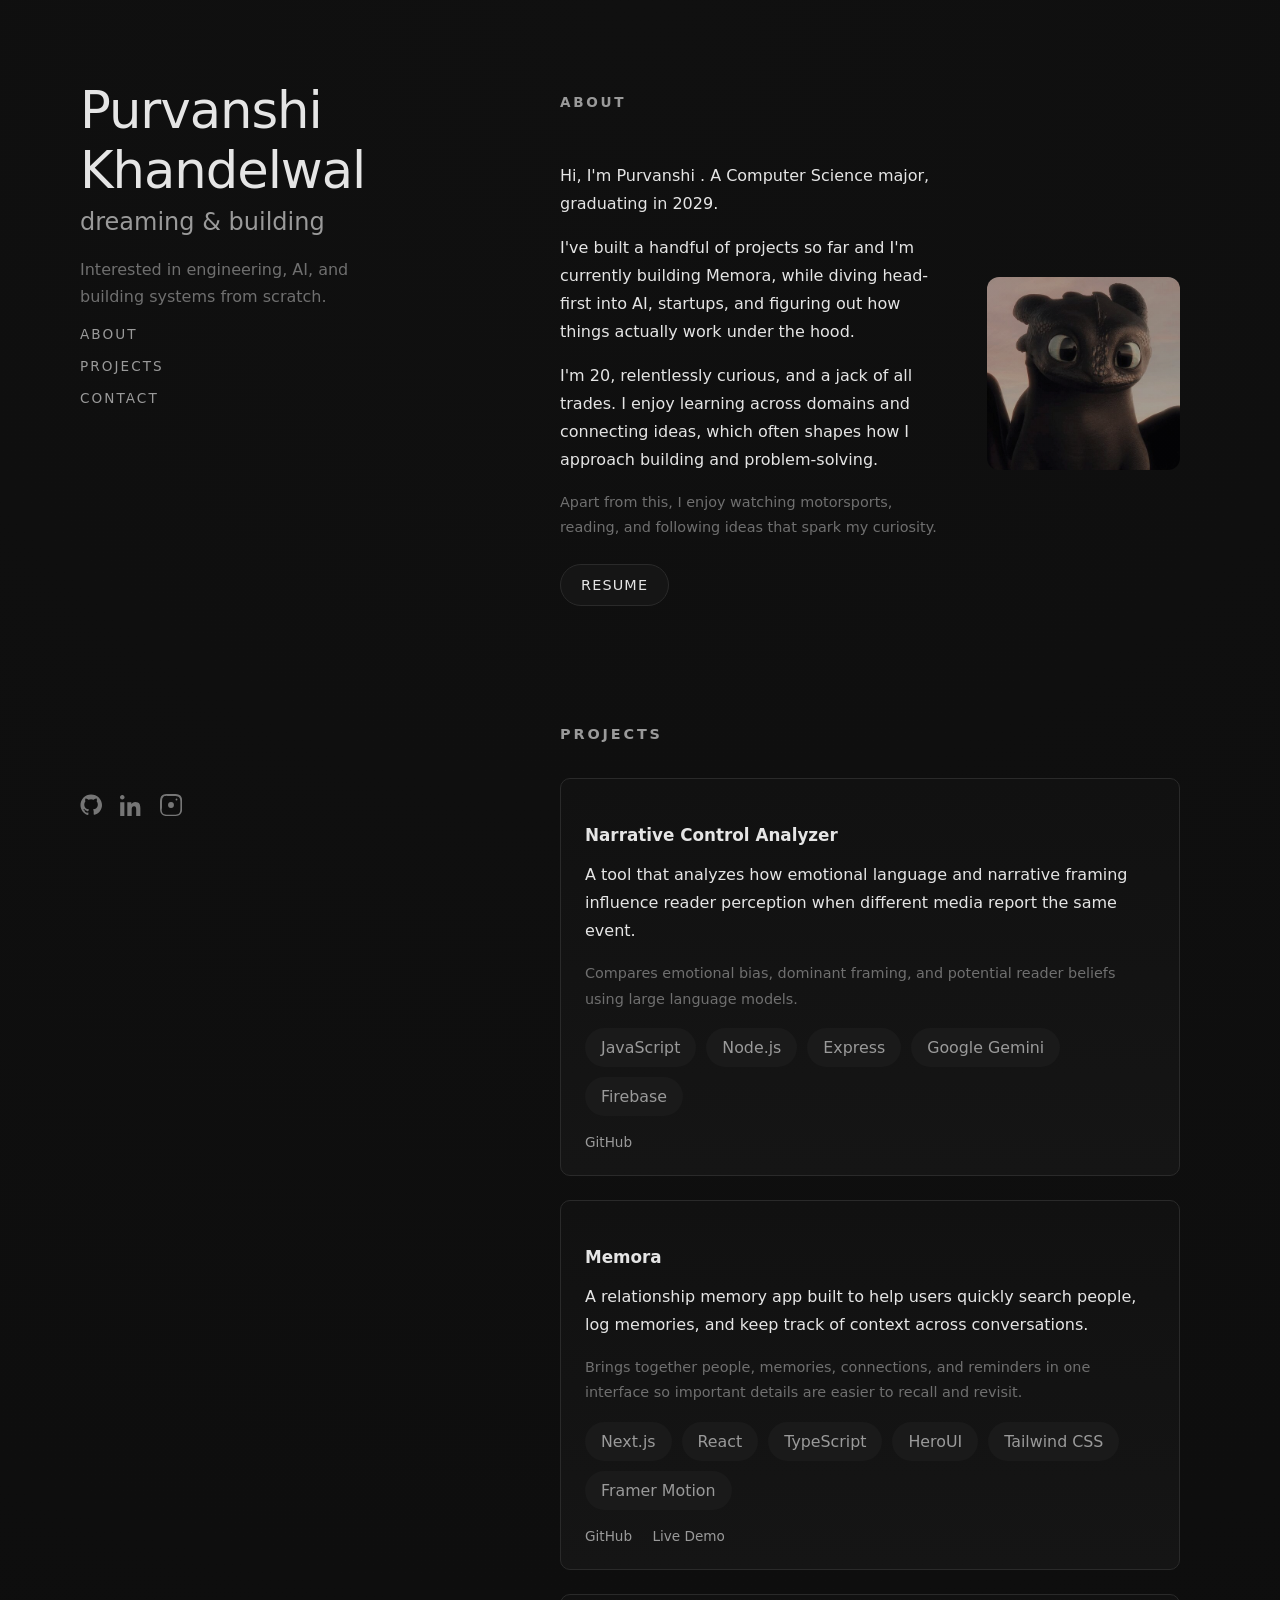
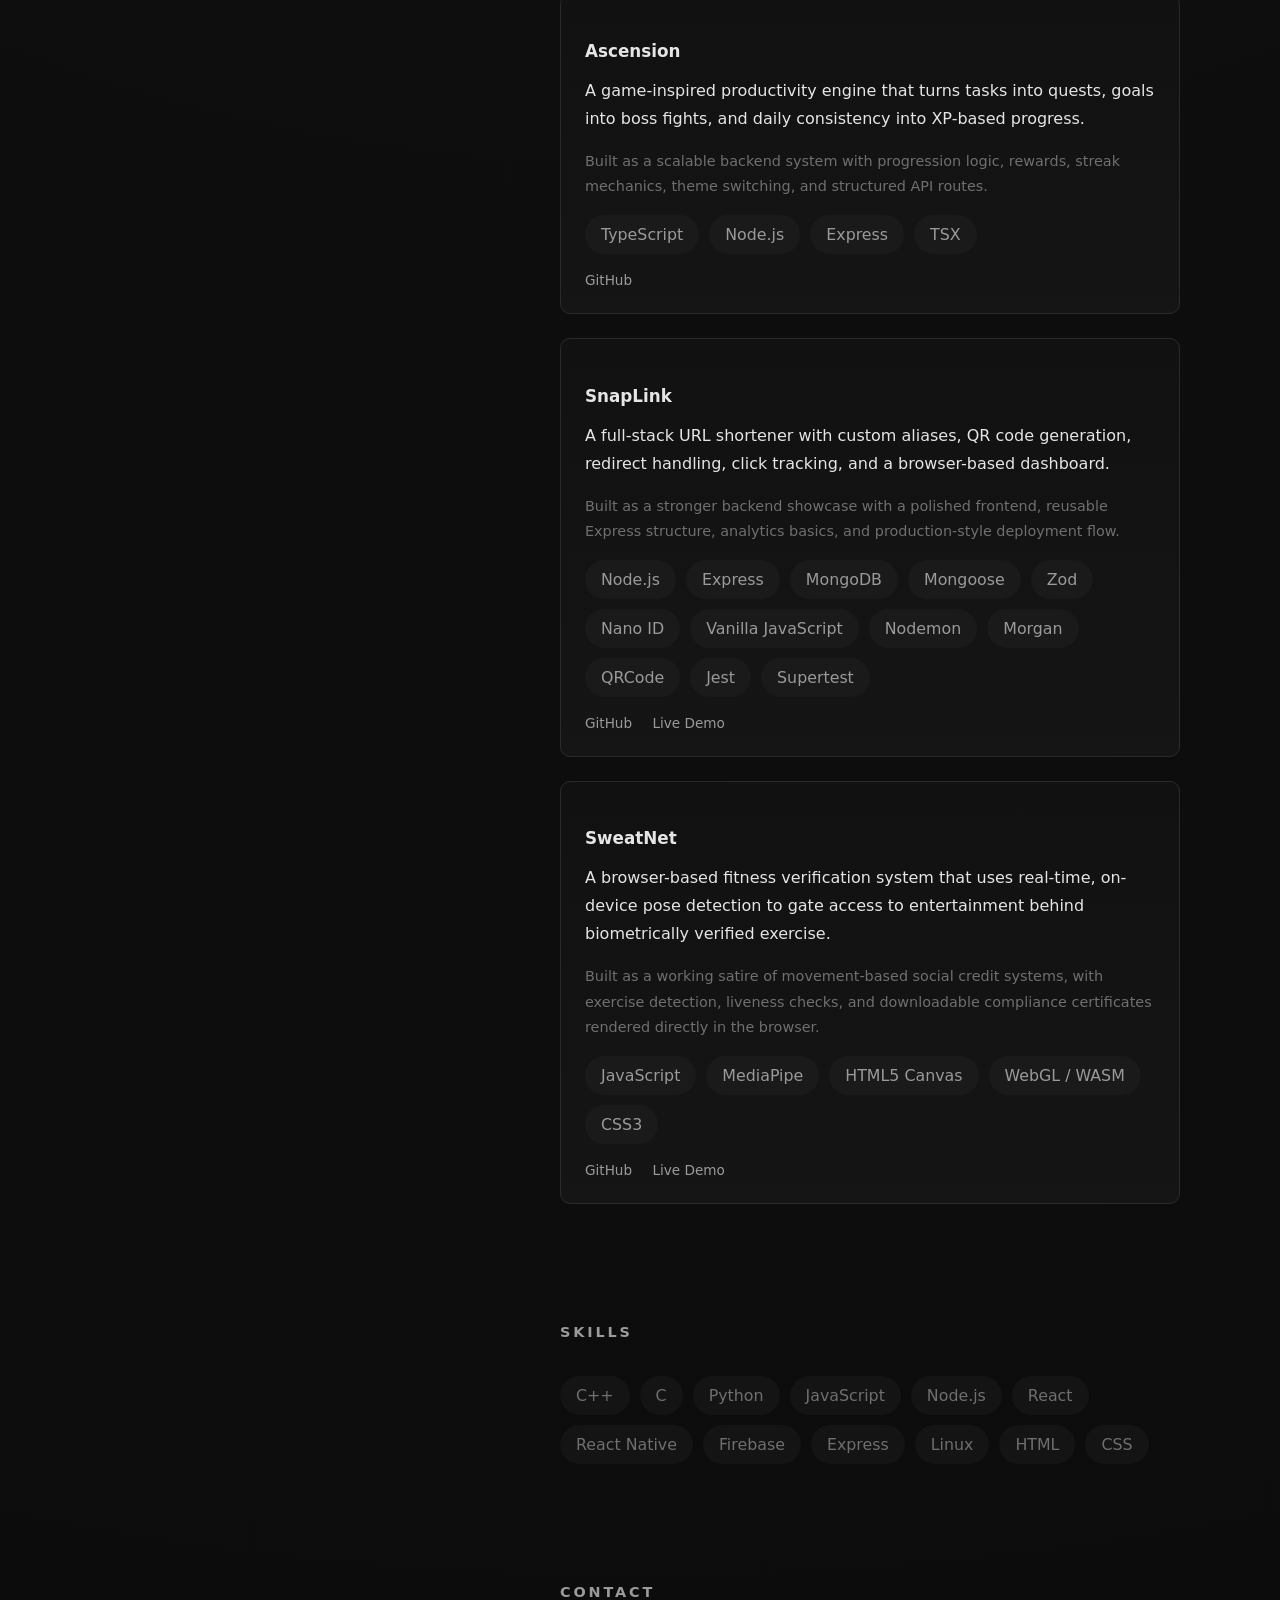
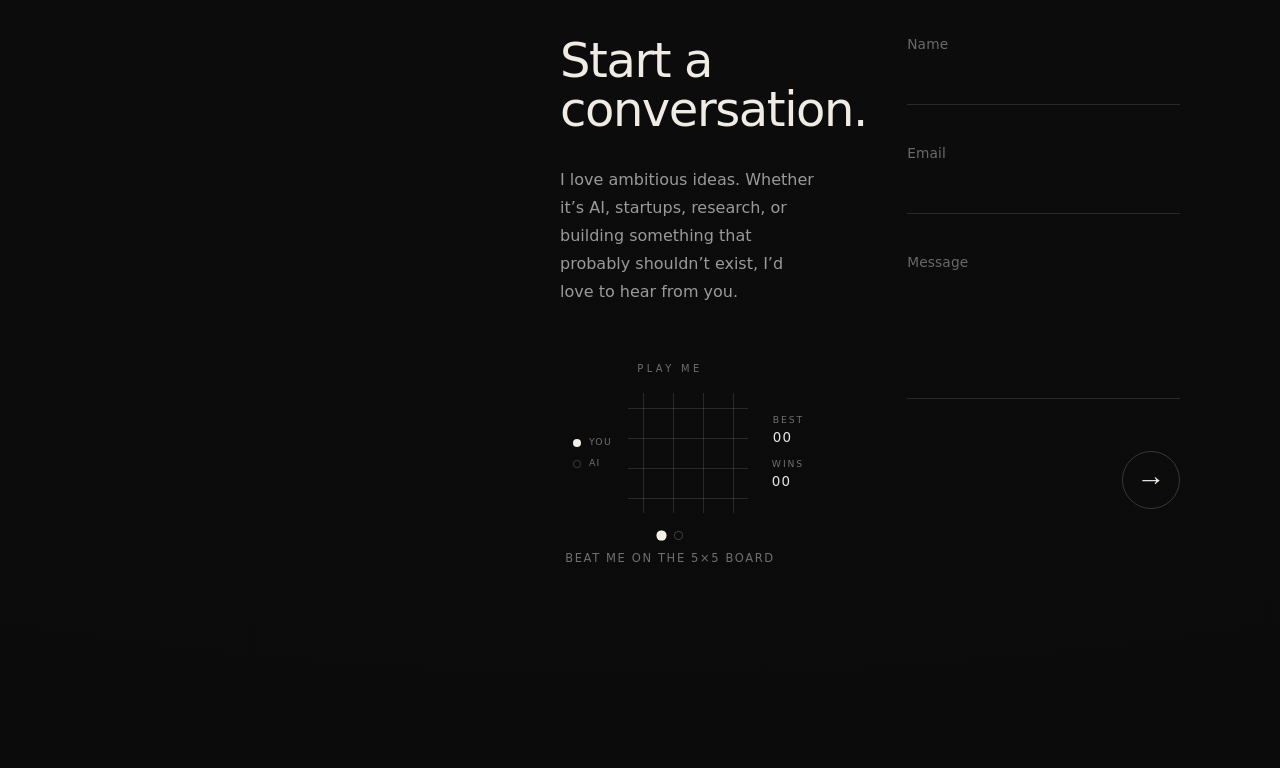
==== commit bc826cb9: "Fix encoding issues in index.html" ====
--- a/index.html
+++ b/index.html
@@ -73,18 +73,18 @@
   <div class="about-grid">
     <div class="about-text">
       <p>
-        Hi, Iâ€™m <span class="highlight">Purvanshi </span>.
+        Hi, I'm <span class="highlight">Purvanshi </span>.
         A Computer Science major, graduating in 2029.
       </p>
 
       <p>
-        Iâ€™ve built a handful of projects so far and Iâ€™m currently building
+        I've built a handful of projects so far and I'm currently building
         <span class="highlight">Memora</span>, while diving head-first into AI, 
         startups, and figuring out how things actually work under the hood.
       </p>
 
       <p>
-  Iâ€™m 20, relentlessly curious, and a jack of all trades.
+  I'm 20, relentlessly curious, and a jack of all trades.
   I enjoy learning across domains and connecting ideas, which often shapes
   how I approach building and problem-solving.
 </p>
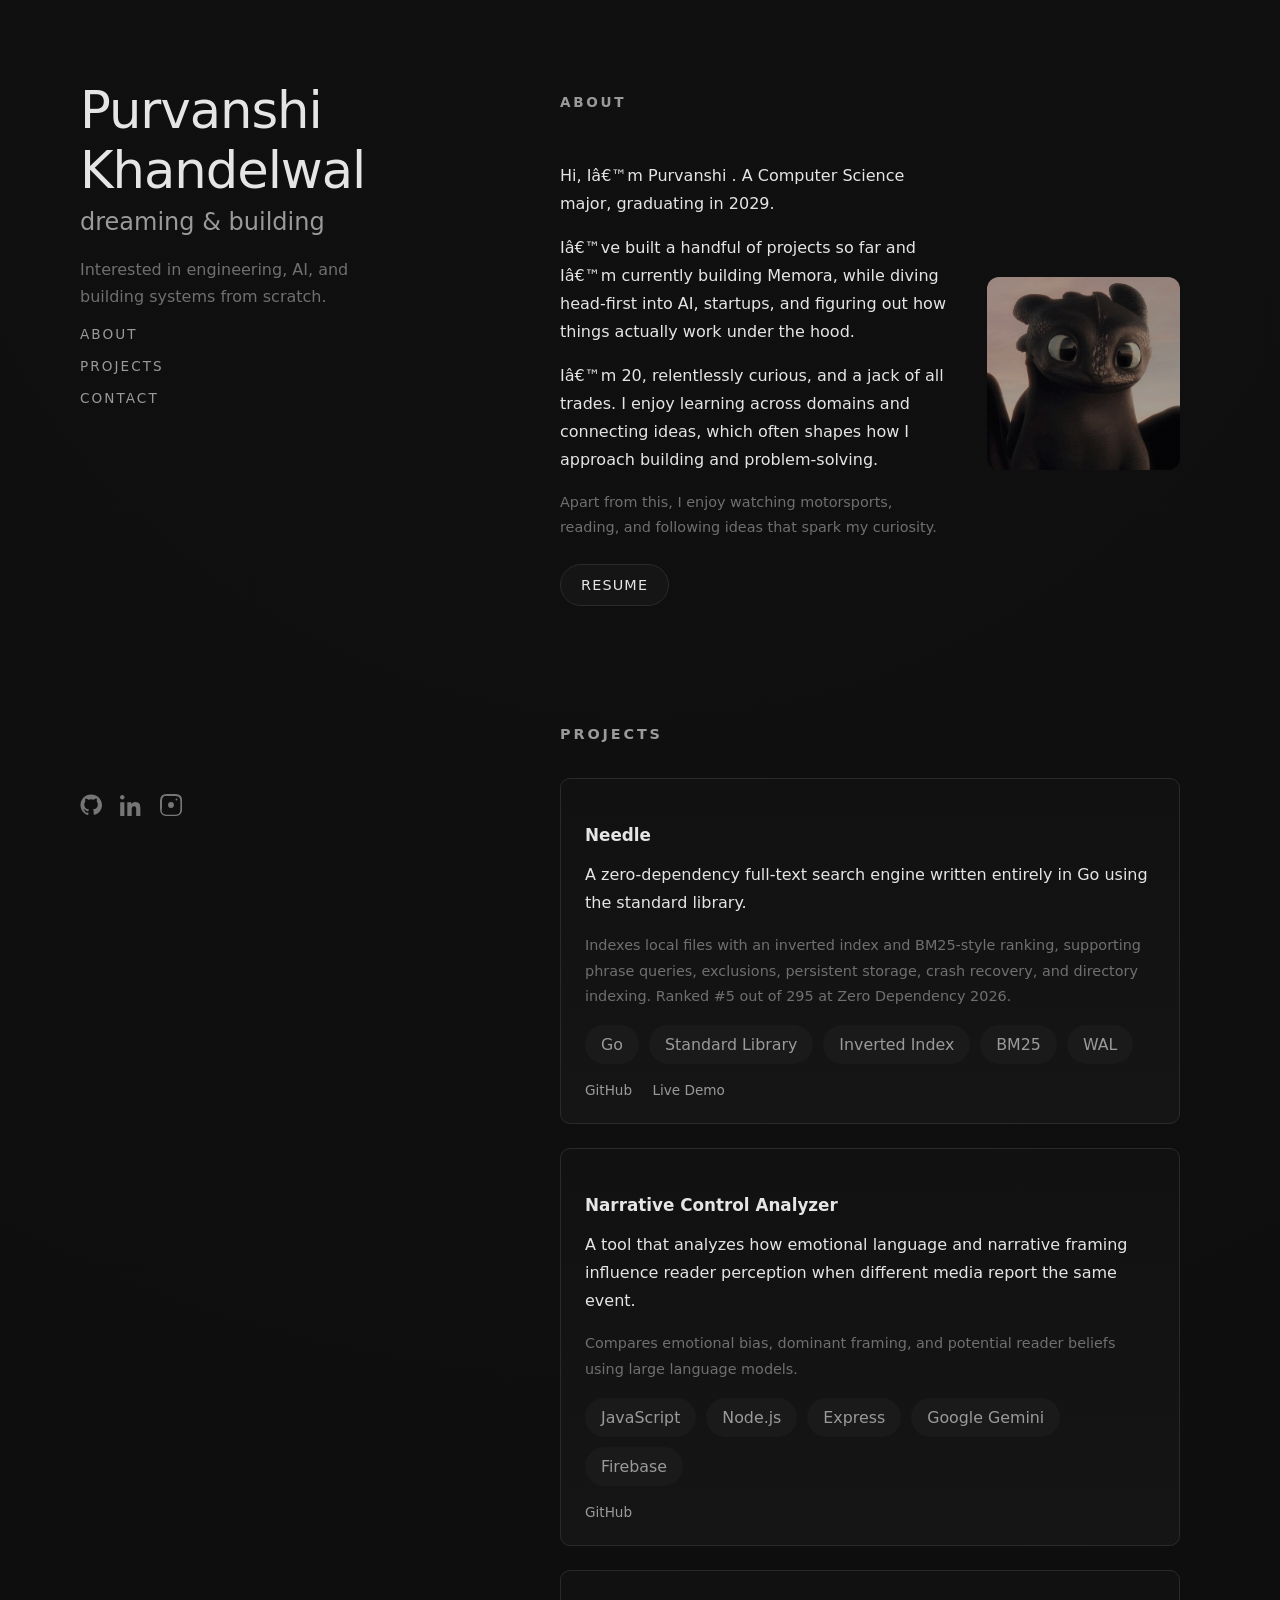
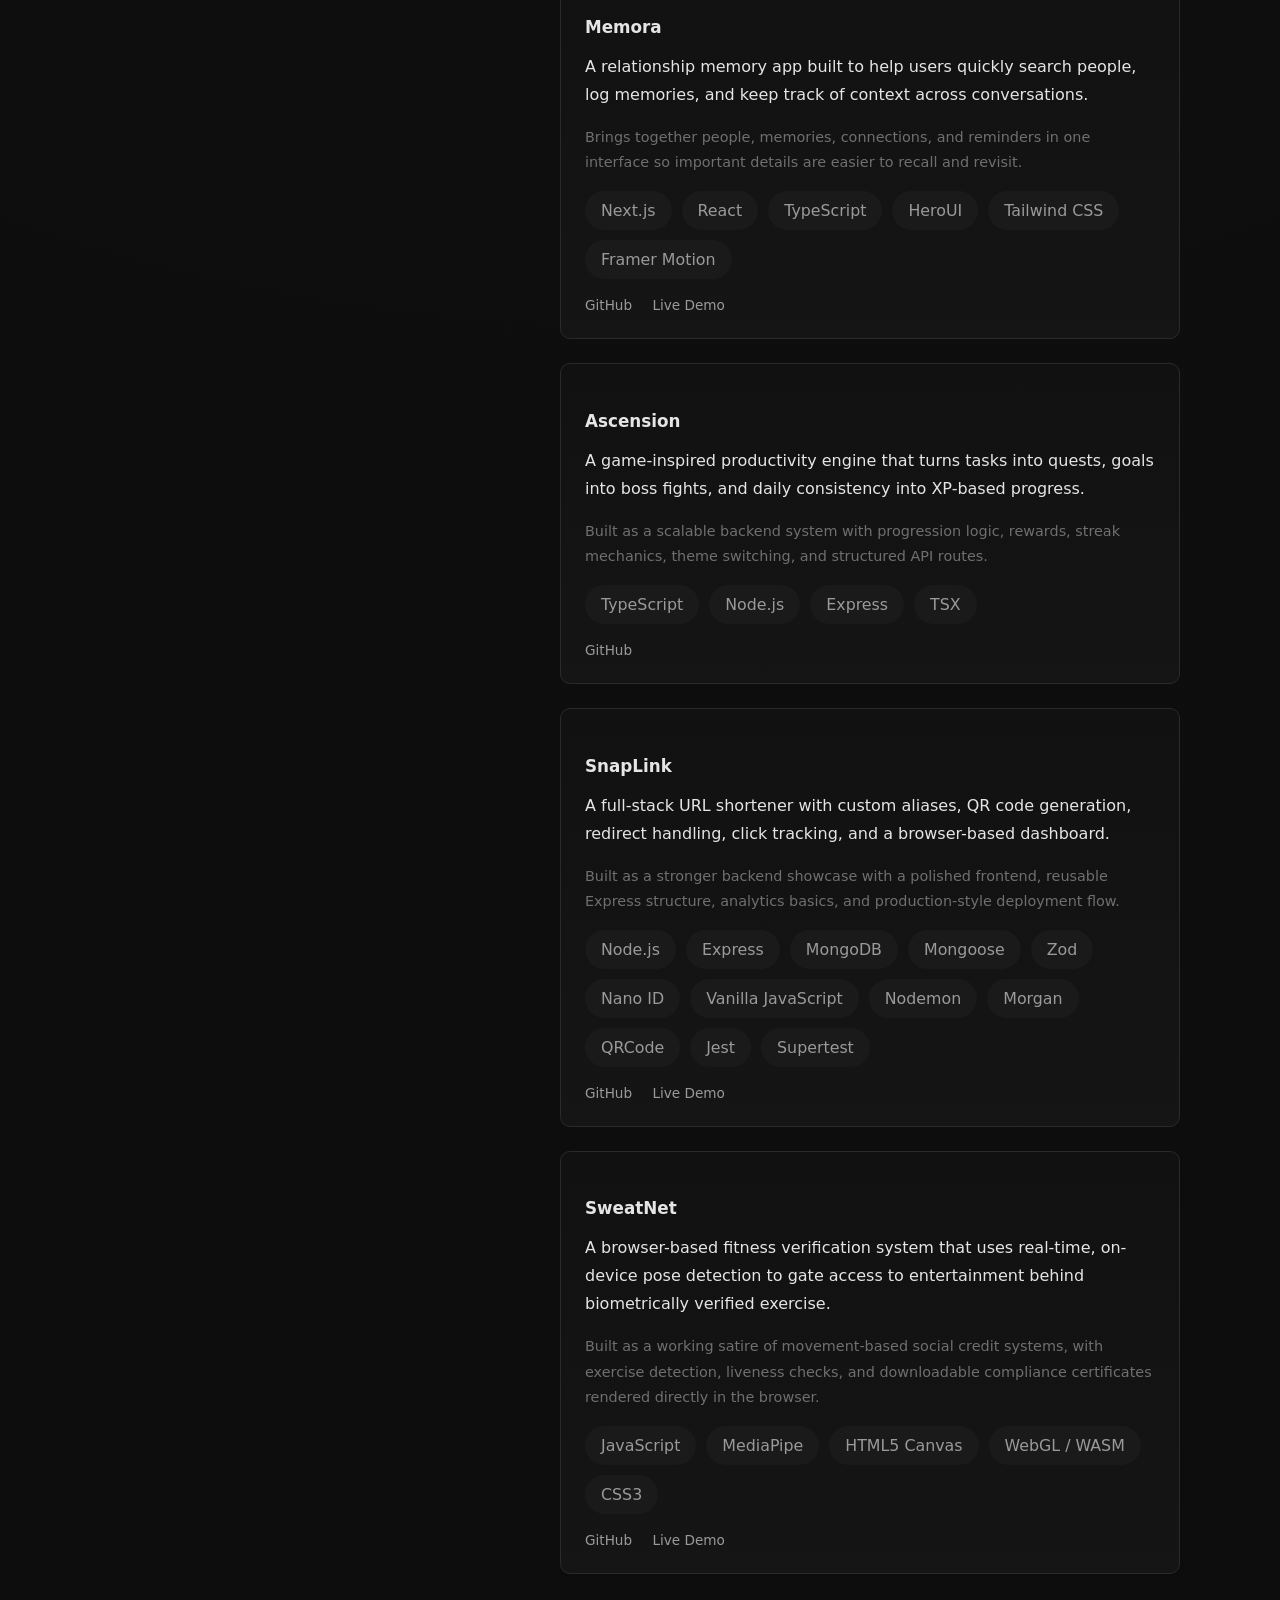
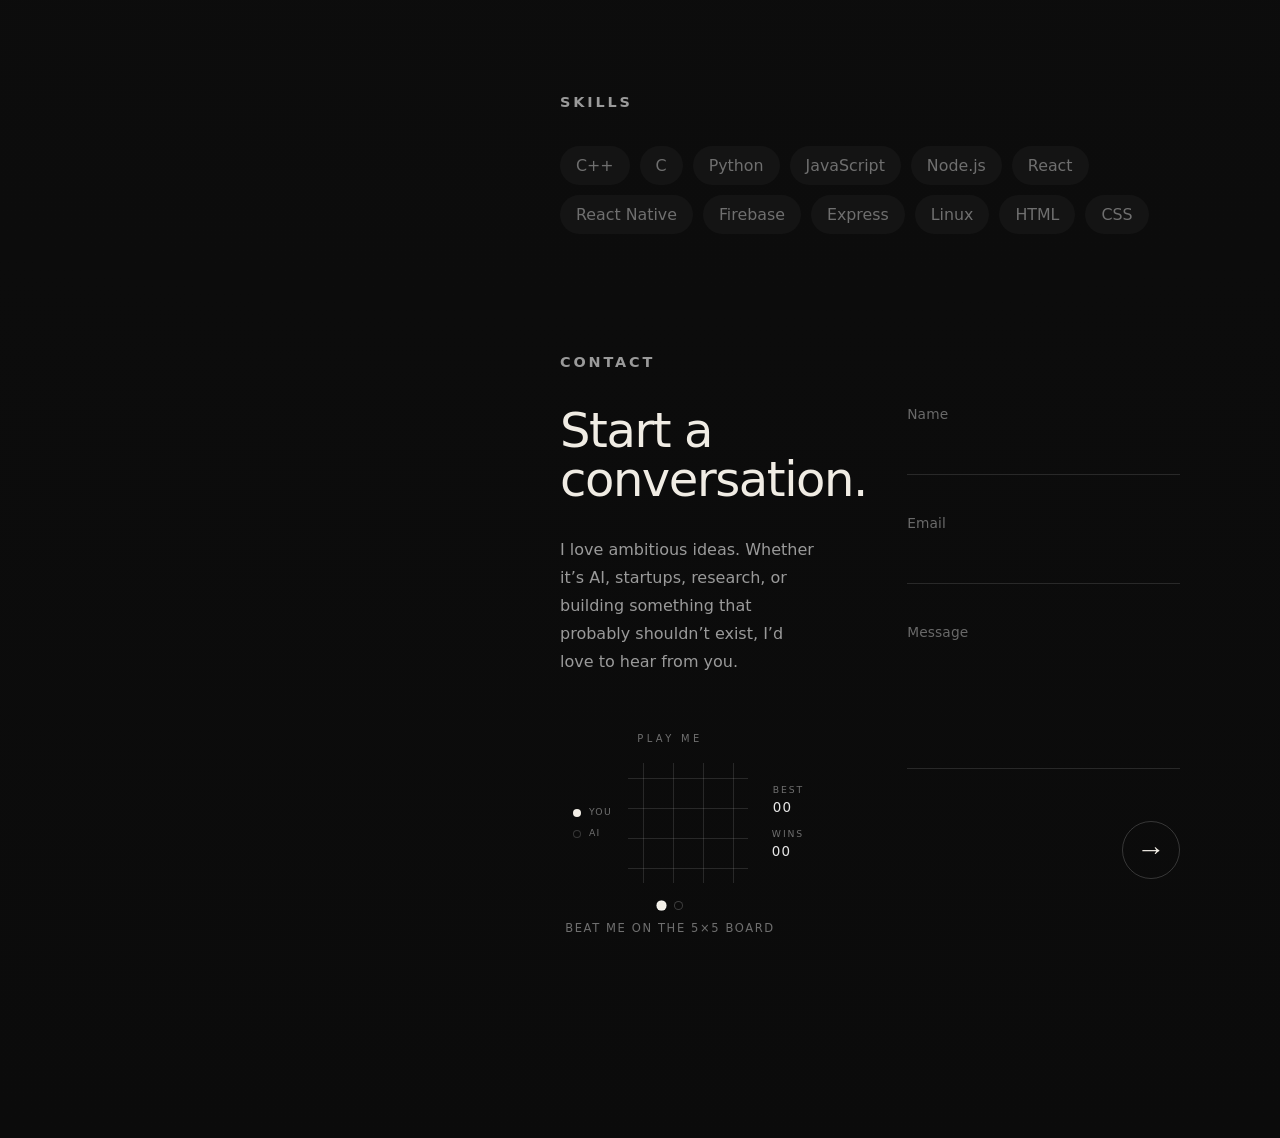
==== commit f0445a91: "Add Needle to portfolio" ====
--- a/index.html
+++ b/index.html
@@ -73,18 +73,18 @@
   <div class="about-grid">
     <div class="about-text">
       <p>
-        Hi, I'm <span class="highlight">Purvanshi </span>.
+        Hi, Iâ€™m <span class="highlight">Purvanshi </span>.
         A Computer Science major, graduating in 2029.
       </p>
 
       <p>
-        I've built a handful of projects so far and I'm currently building
+        Iâ€™ve built a handful of projects so far and Iâ€™m currently building
         <span class="highlight">Memora</span>, while diving head-first into AI, 
         startups, and figuring out how things actually work under the hood.
       </p>
 
       <p>
-  I'm 20, relentlessly curious, and a jack of all trades.
+  Iâ€™m 20, relentlessly curious, and a jack of all trades.
   I enjoy learning across domains and connecting ideas, which often shapes
   how I approach building and problem-solving.
 </p>
@@ -109,6 +109,42 @@
 
       <section id="projects">
   <h3>PROJECTS</h3>
+
+    <div class="project featured">
+    <h4>Needle</h4>
+
+    <p>
+      A zero-dependency full-text search engine written entirely in Go
+      using the standard library.
+    </p>
+
+    <p class="faint">
+      Indexes local files with an inverted index and BM25-style ranking,
+      supporting phrase queries, exclusions, persistent storage, crash
+      recovery, and directory indexing. Ranked #5 out of 295 at
+      Zero Dependency 2026.
+    </p>
+
+    <div class="tags">
+      <ul class="tech-list">
+        <li>Go</li>
+        <li>Standard Library</li>
+        <li>Inverted Index</li>
+        <li>BM25</li>
+        <li>WAL</li>
+      </ul>
+    </div>
+
+    <div class="project-links">
+      <a href="https://github.com/Pierce05/needle" target="_blank">
+        GitHub
+      </a>
+      <a href="https://needle-aooj.onrender.com/" target="_blank">
+        Live Demo
+      </a>
+    </div>
+  </div>
+
 
   <div class="project featured">
     <h4>Narrative Control Analyzer</h4>
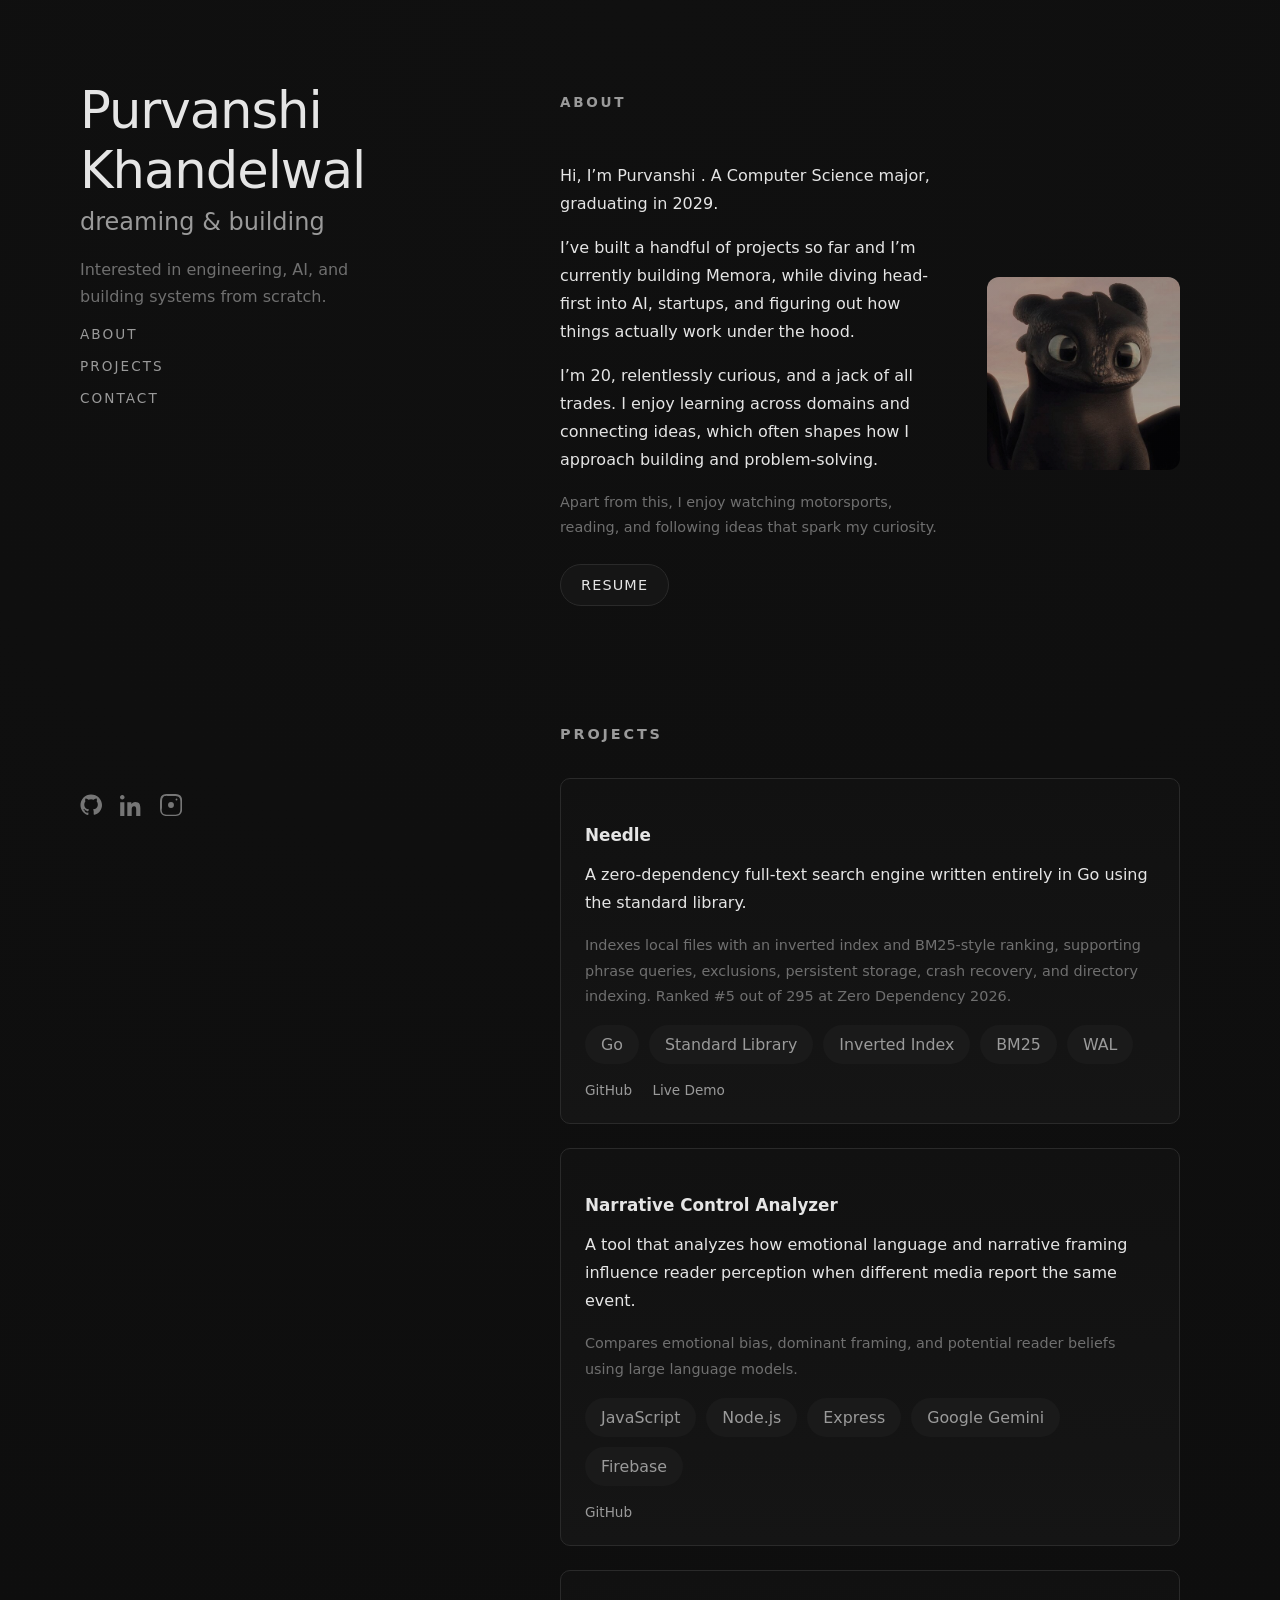
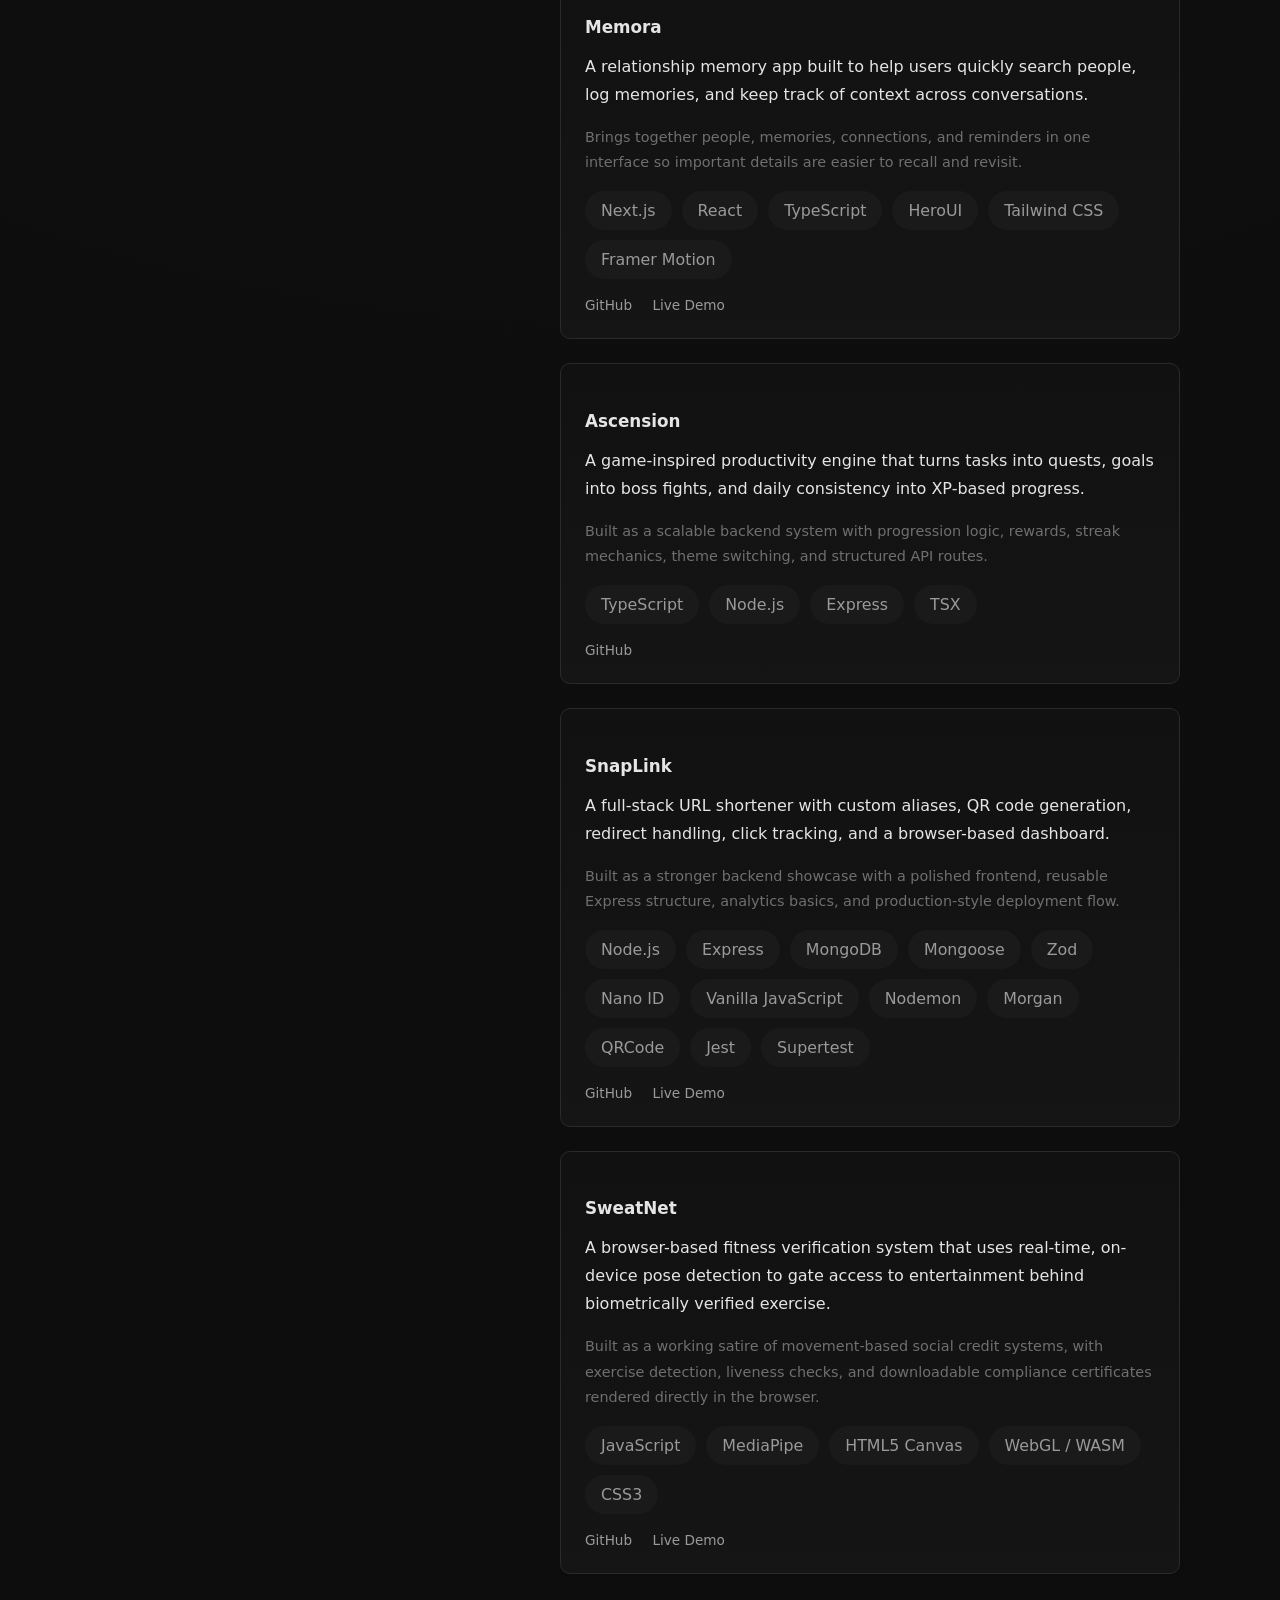
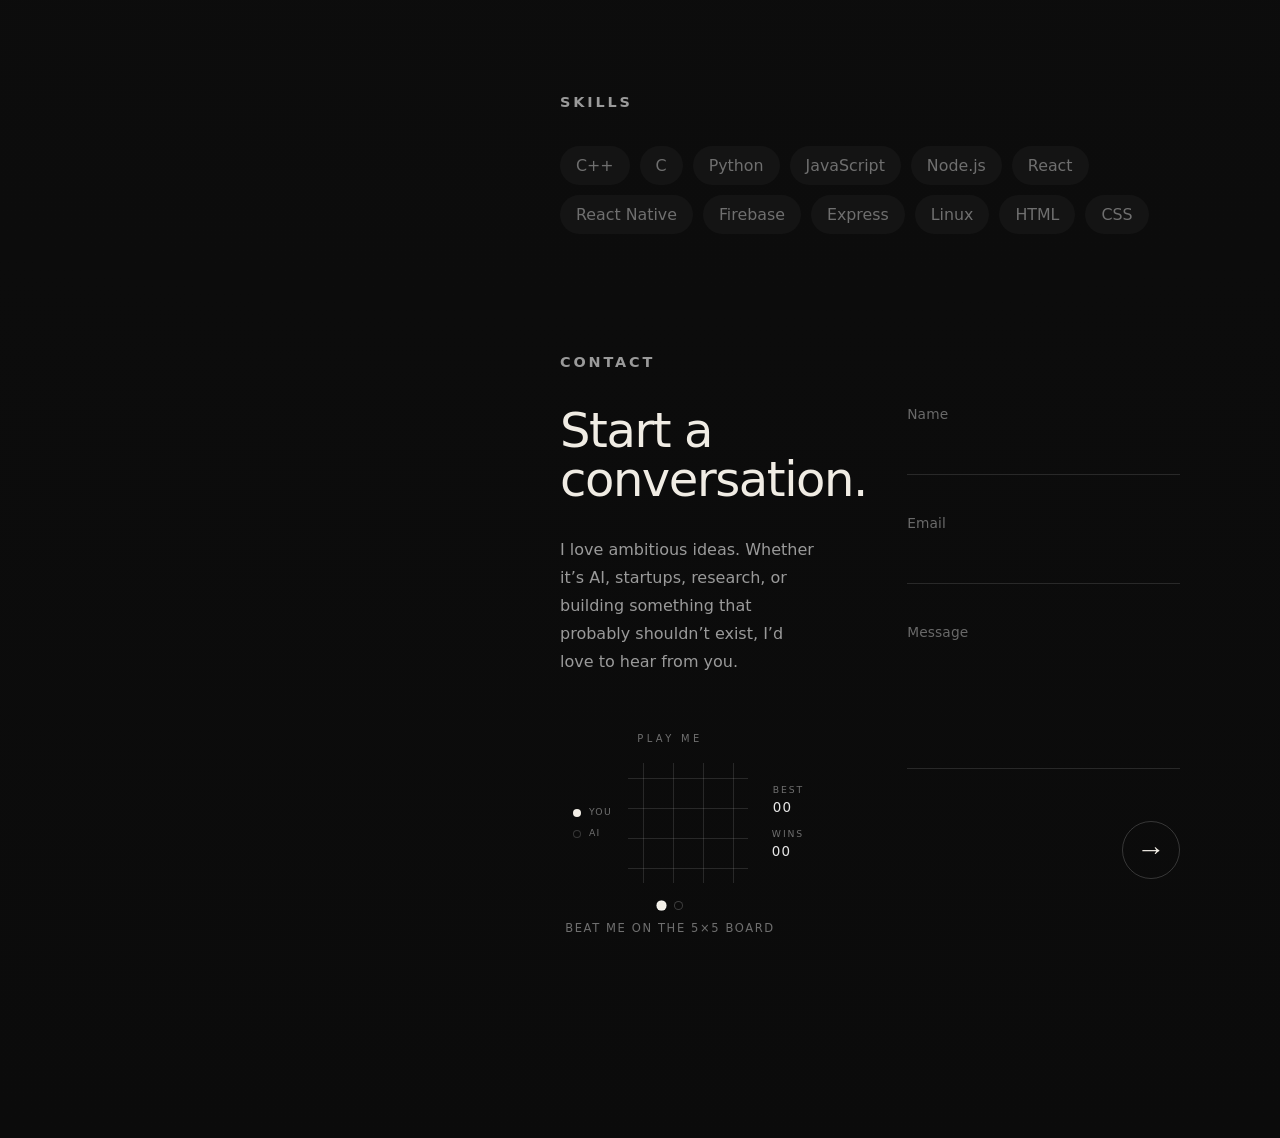
==== commit 4c91c41e: "Resolve portfolio merge" ====
--- a/index.html
+++ b/index.html
@@ -73,18 +73,18 @@
   <div class="about-grid">
     <div class="about-text">
       <p>
-        Hi, Iâ€™m <span class="highlight">Purvanshi </span>.
+        Hi, I’m <span class="highlight">Purvanshi </span>.
         A Computer Science major, graduating in 2029.
       </p>
 
       <p>
-        Iâ€™ve built a handful of projects so far and Iâ€™m currently building
+        I’ve built a handful of projects so far and I’m currently building
         <span class="highlight">Memora</span>, while diving head-first into AI, 
         startups, and figuring out how things actually work under the hood.
       </p>
 
       <p>
-  Iâ€™m 20, relentlessly curious, and a jack of all trades.
+  I’m 20, relentlessly curious, and a jack of all trades.
   I enjoy learning across domains and connecting ideas, which often shapes
   how I approach building and problem-solving.
 </p>
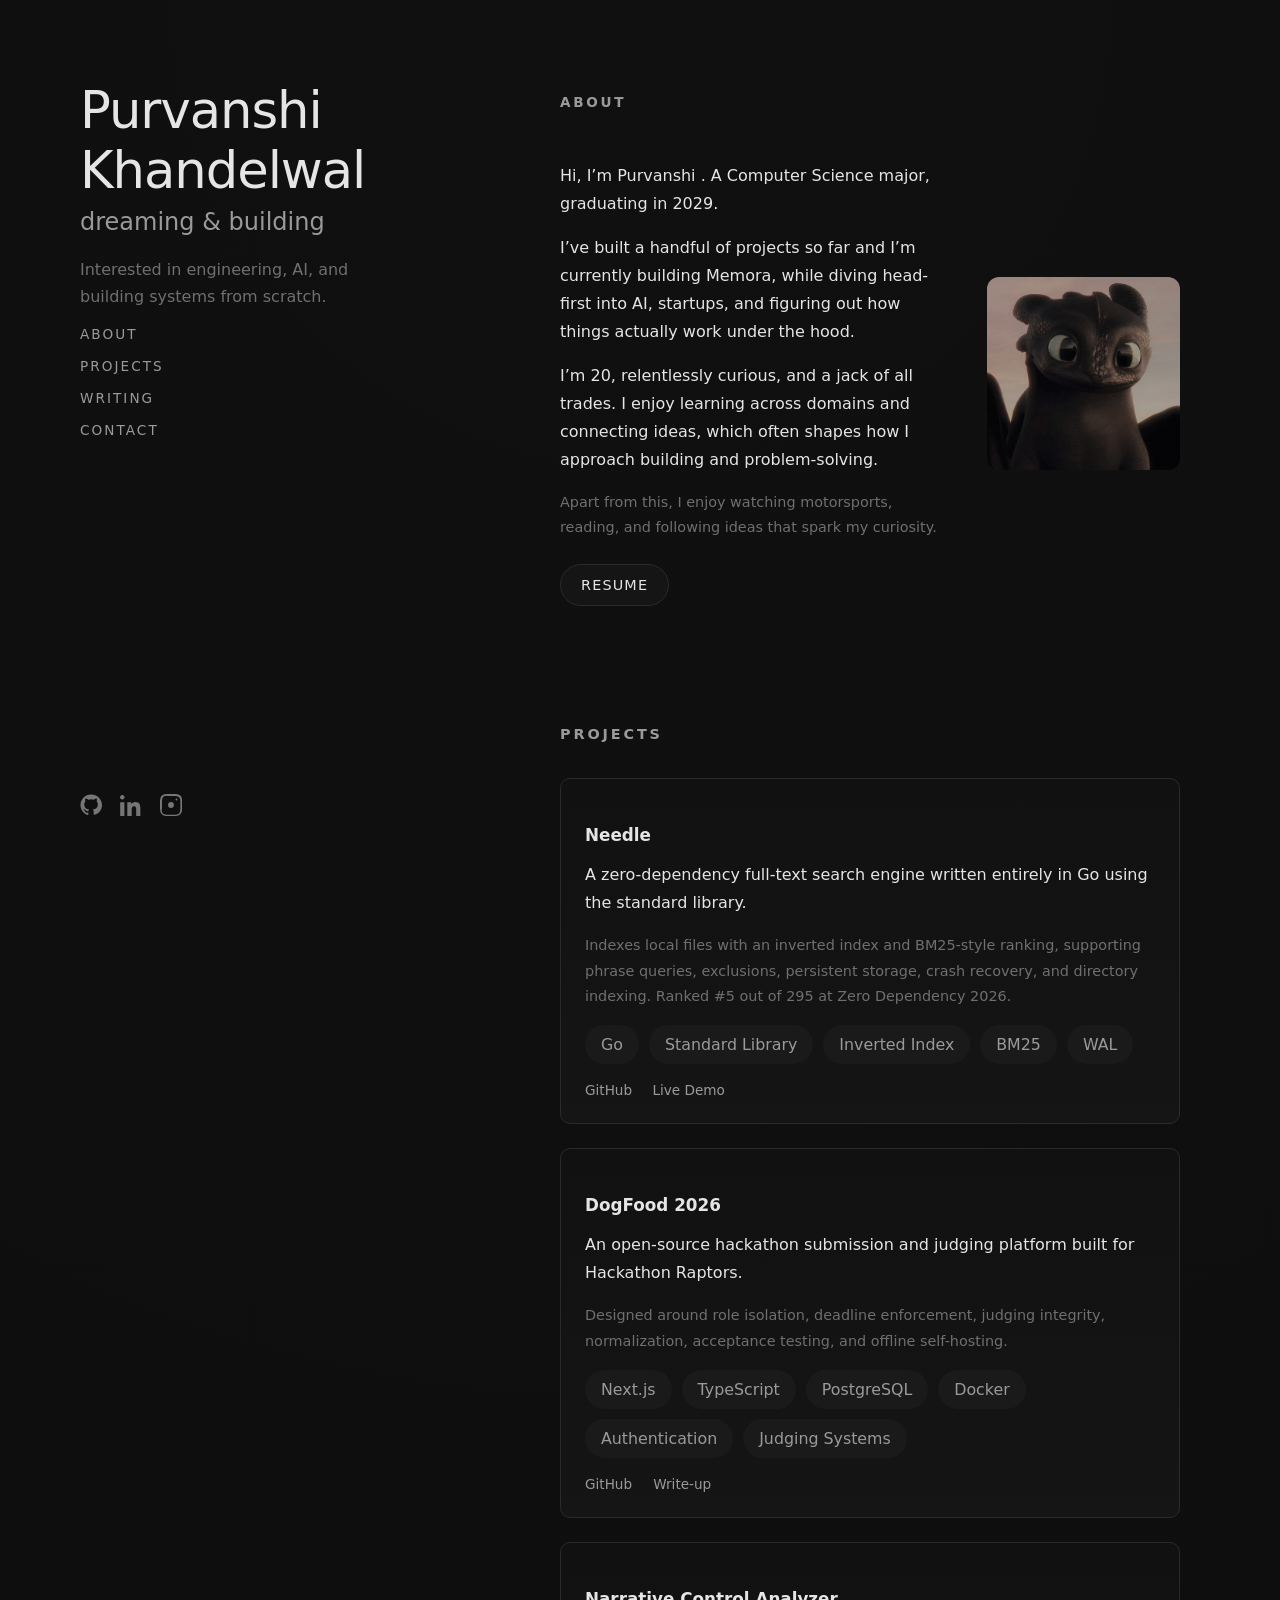
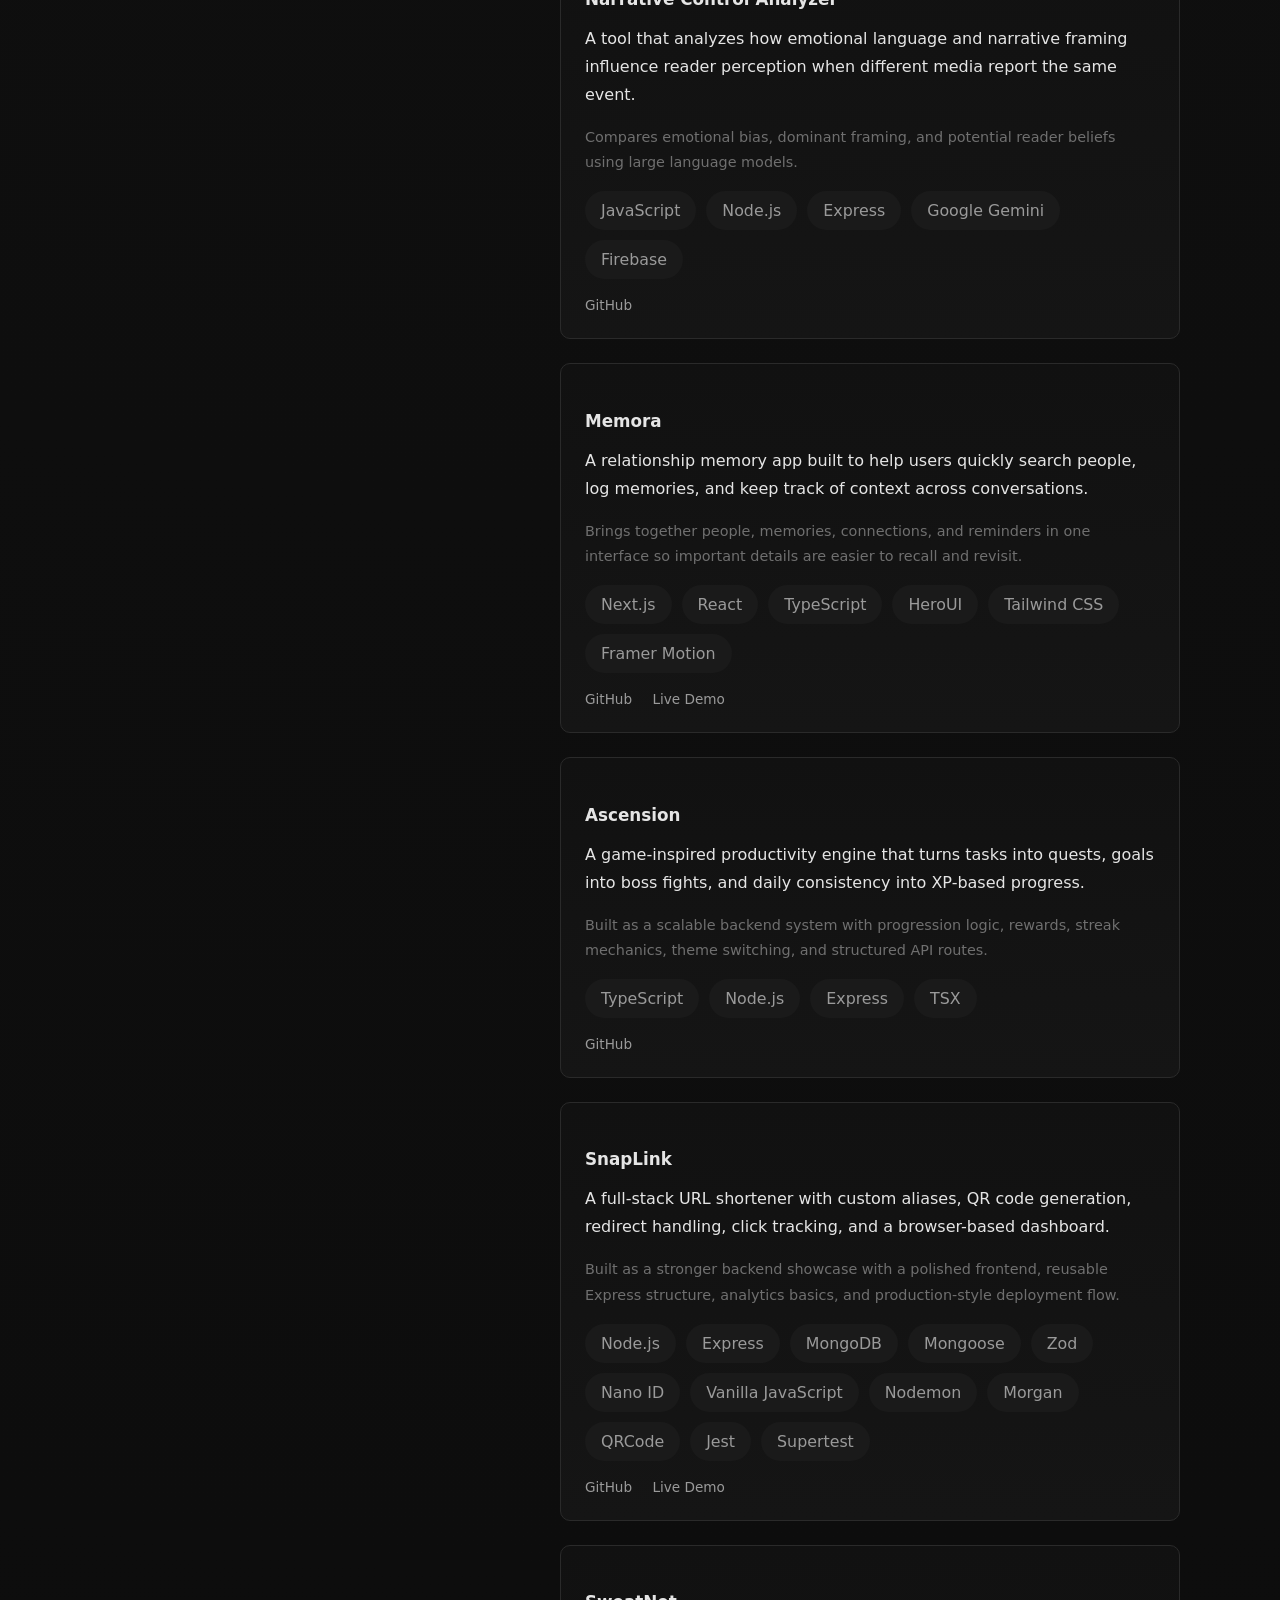
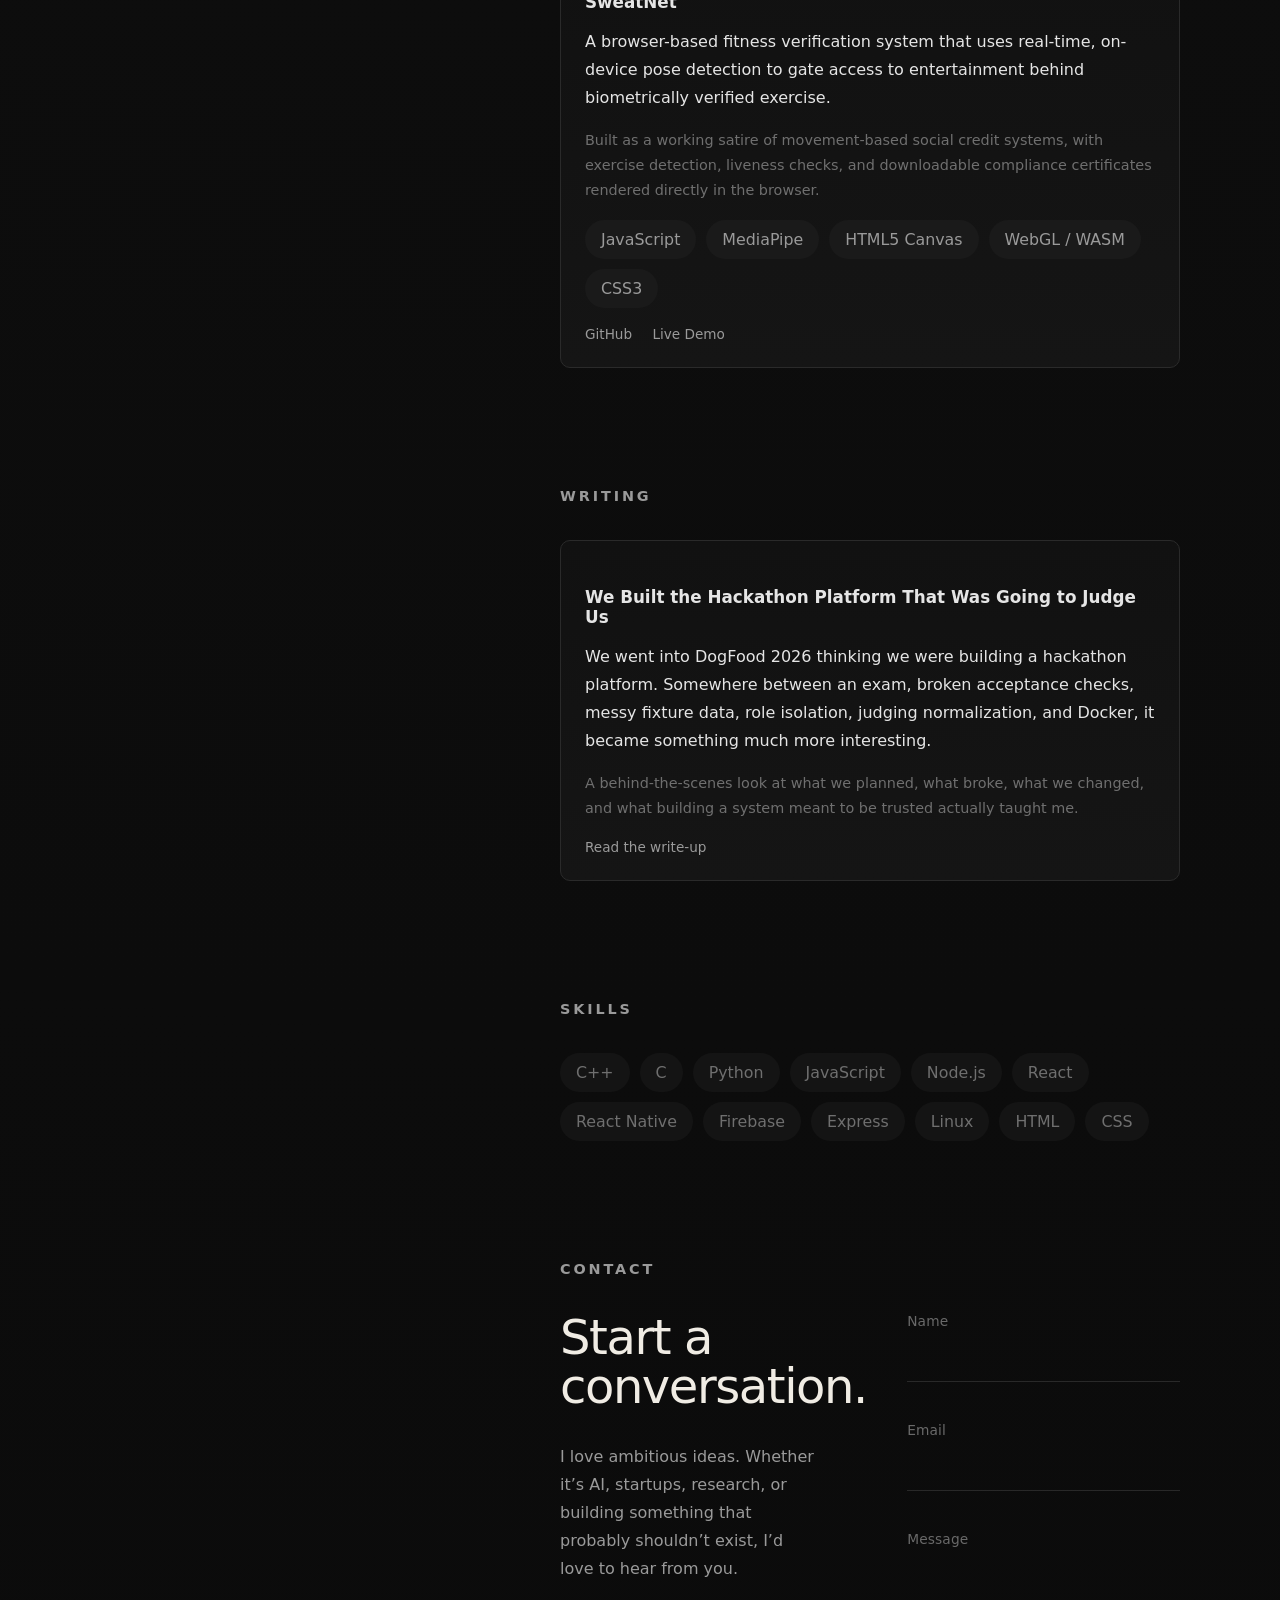
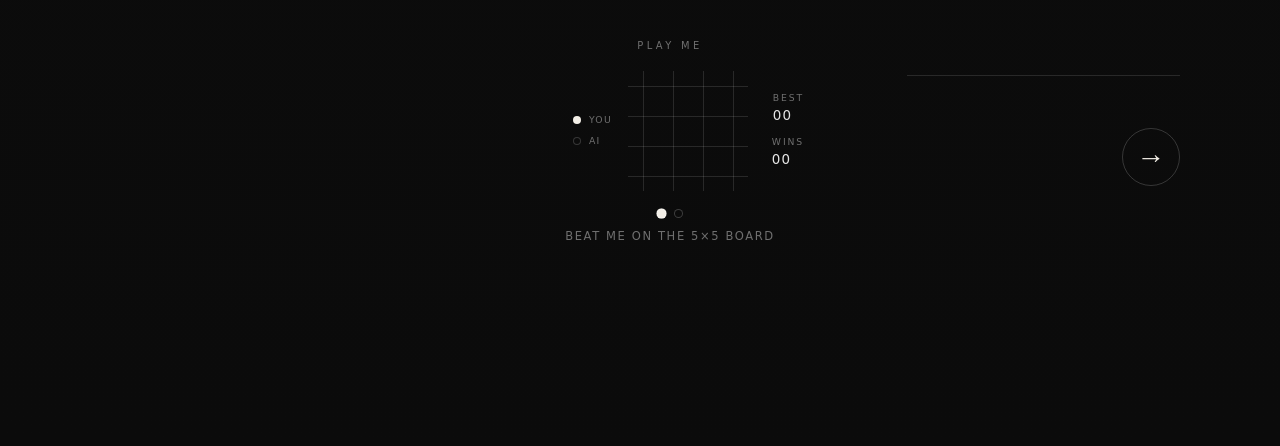
==== commit 39f87c62: "Add DogFood hackathon writeup" ====
--- a/index.html
+++ b/index.html
@@ -33,6 +33,7 @@
         <nav>
           <a href="#about">ABOUT</a>
           <a href="#projects">PROJECTS</a>
+          <a href="writing.html">WRITING</a>
           <a href="#contact">CONTACT</a>
         </nav>
       </div>
@@ -142,6 +143,38 @@
       <a href="https://needle-aooj.onrender.com/" target="_blank">
         Live Demo
       </a>
+    </div>
+  </div>
+
+
+  <div class="project featured">
+    <h4>DogFood 2026</h4>
+
+    <p>
+      An open-source hackathon submission and judging platform built
+      for Hackathon Raptors.
+    </p>
+
+    <p class="faint">
+      Designed around role isolation, deadline enforcement, judging
+      integrity, normalization, acceptance testing, and offline
+      self-hosting.
+    </p>
+
+    <div class="tags">
+      <ul class="tech-list">
+        <li>Next.js</li>
+        <li>TypeScript</li>
+        <li>PostgreSQL</li>
+        <li>Docker</li>
+        <li>Authentication</li>
+        <li>Judging Systems</li>
+      </ul>
+    </div>
+
+    <div class="project-links">
+      <a href="[GITHUB]" target="_blank">GitHub</a>
+      <a href="writing.html">Write-up</a>
     </div>
   </div>
 
@@ -312,6 +345,30 @@
       <a href="https://starlit-bienenstitch-d68d55.netlify.app/" target="_blank">
         Live Demo
       </a>
+    </div>
+  </div>
+</section>
+
+<section id="writing">
+  <h3>WRITING</h3>
+
+  <div class="project featured">
+    <h4>We Built the Hackathon Platform That Was Going to Judge Us</h4>
+
+    <p>
+      We went into DogFood 2026 thinking we were building a hackathon platform.
+      Somewhere between an exam, broken acceptance checks, messy fixture data,
+      role isolation, judging normalization, and Docker, it became something
+      much more interesting.
+    </p>
+
+    <p class="faint">
+      A behind-the-scenes look at what we planned, what broke, what we changed,
+      and what building a system meant to be trusted actually taught me.
+    </p>
+
+    <div class="project-links">
+      <a href="writing.html">Read the write-up</a>
     </div>
   </div>
 </section>
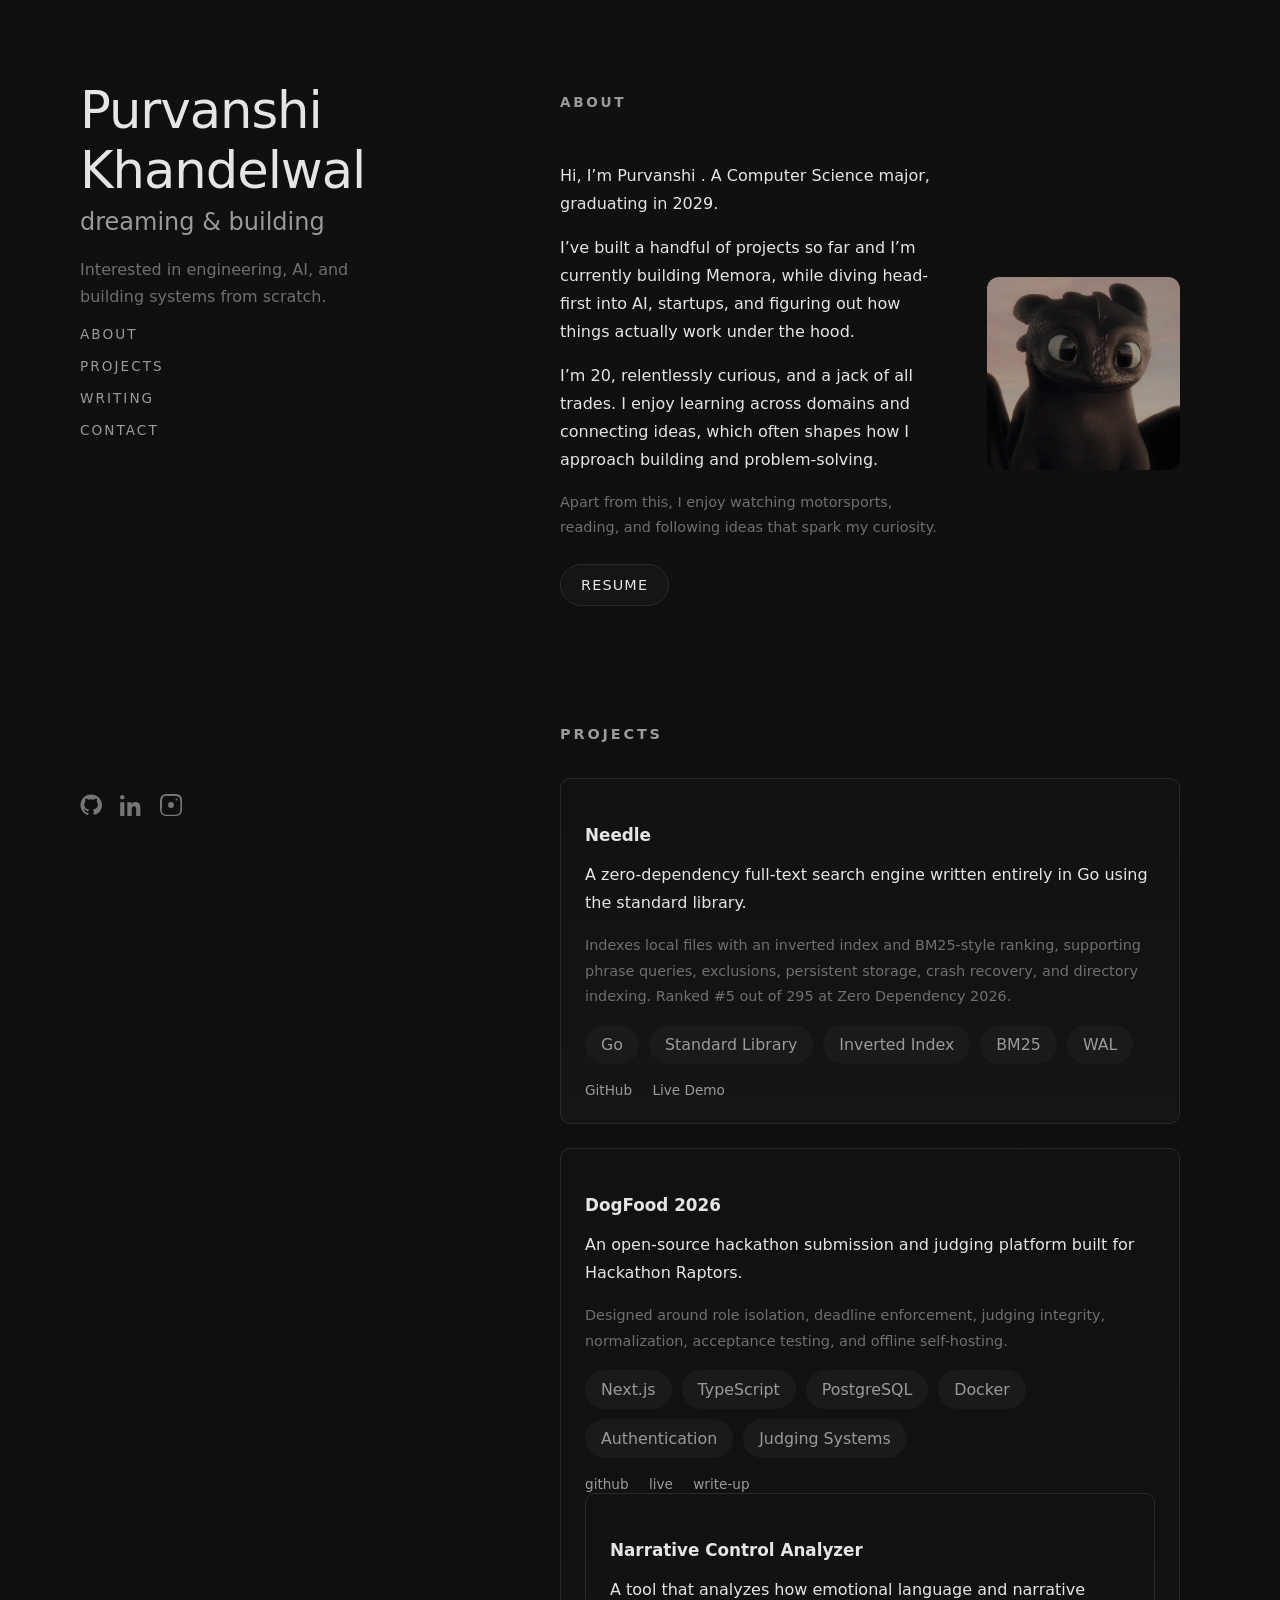
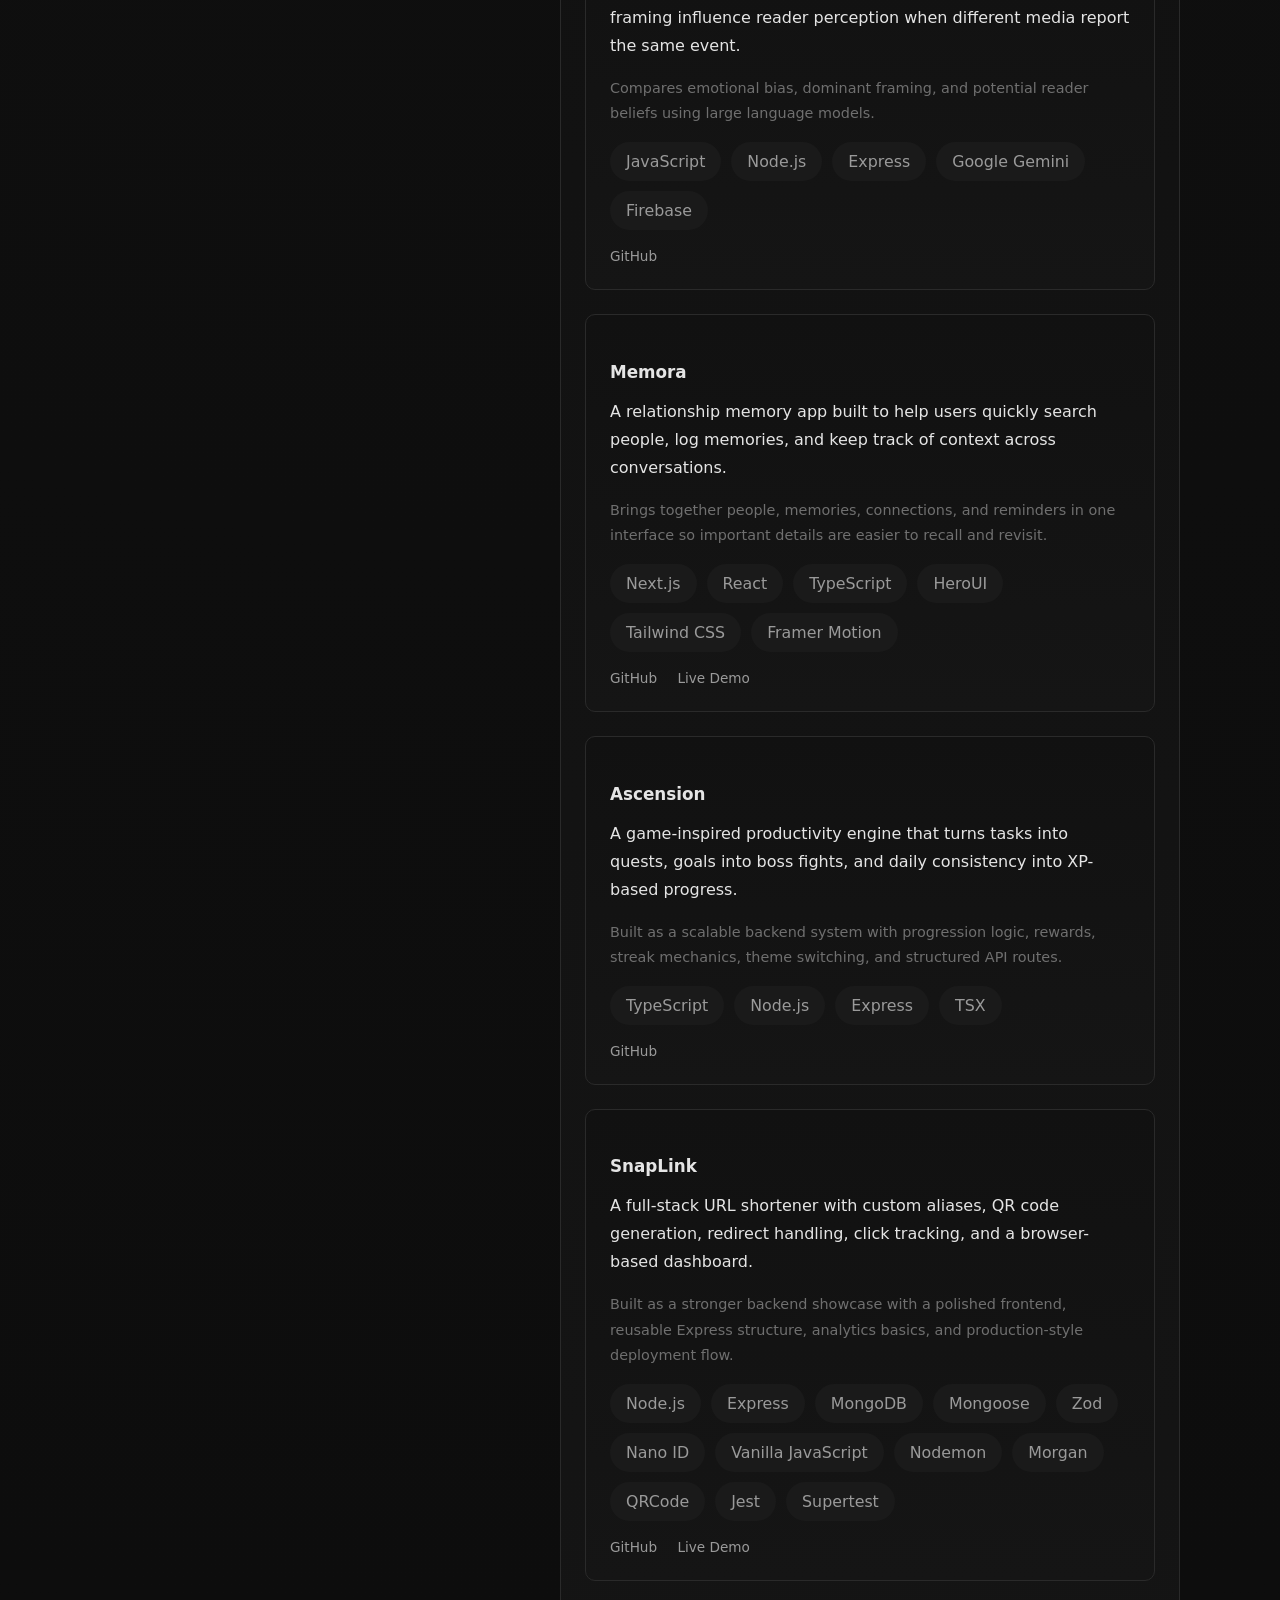
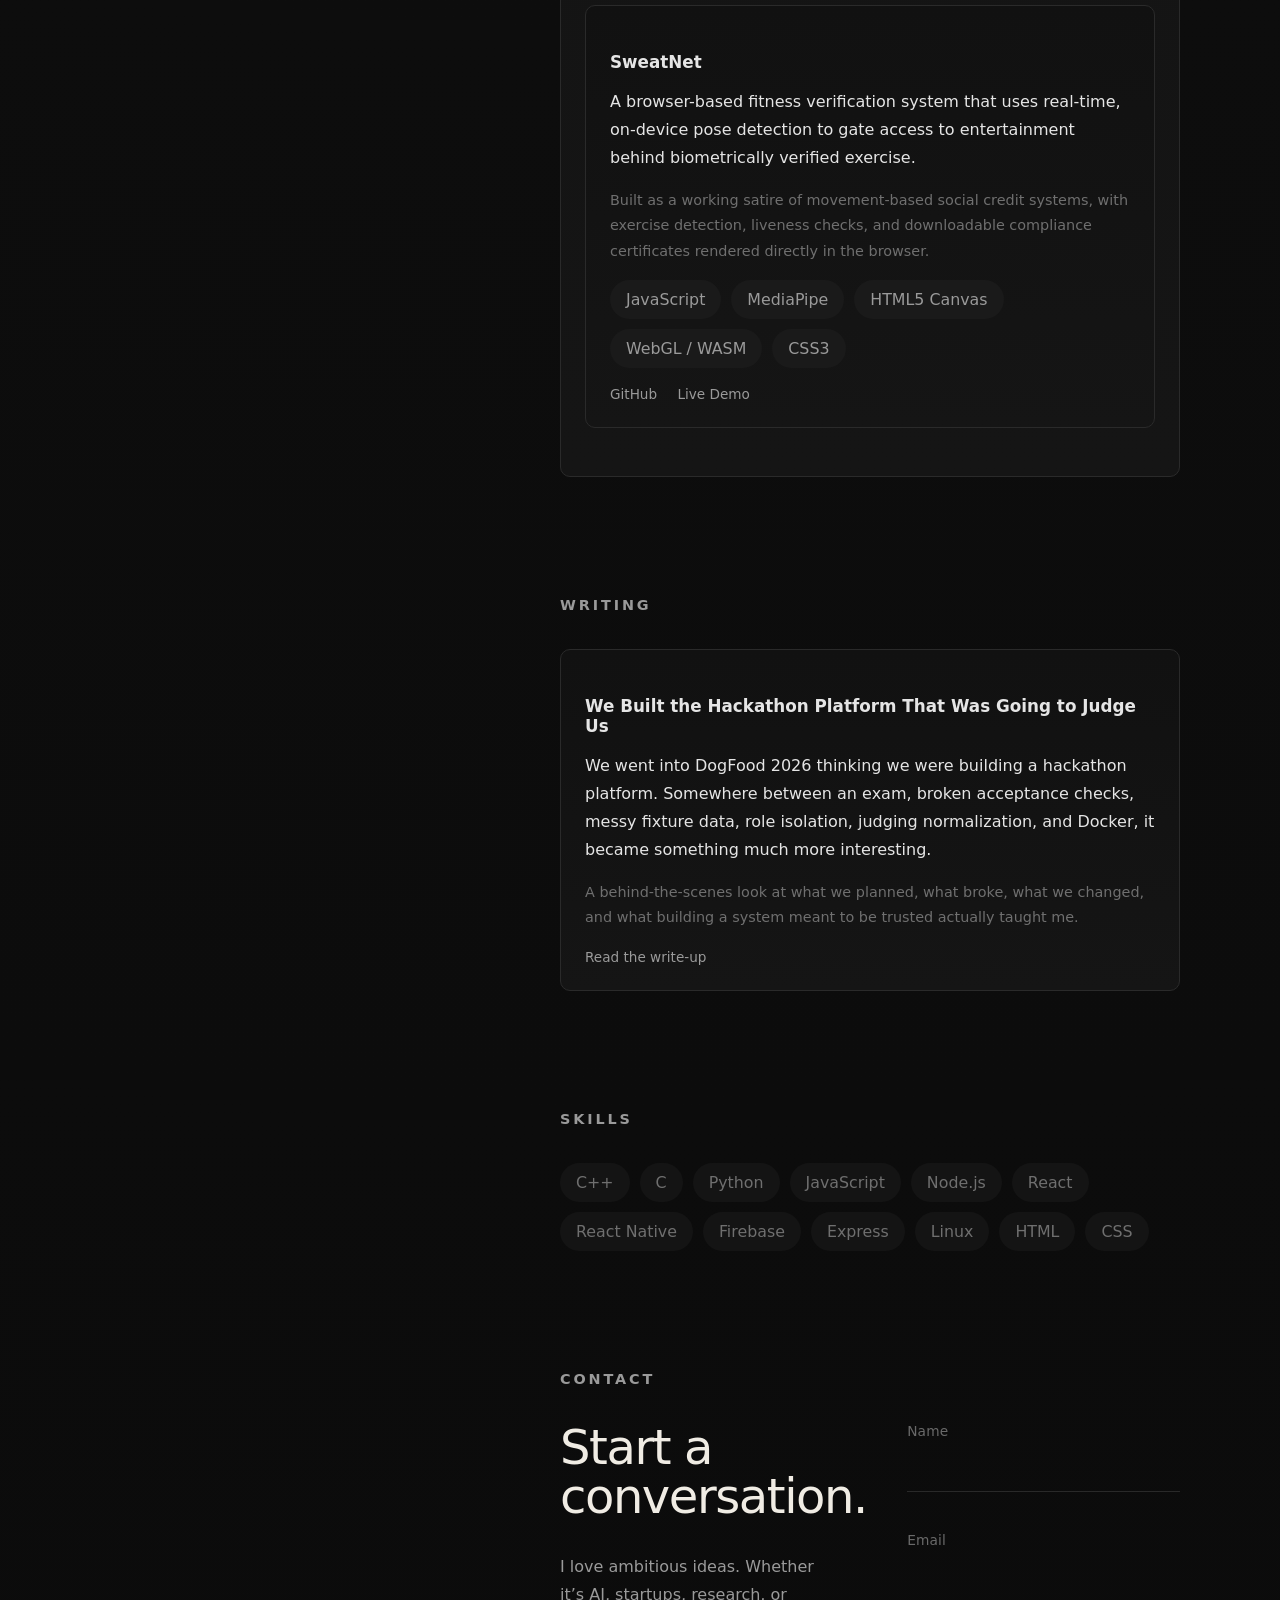
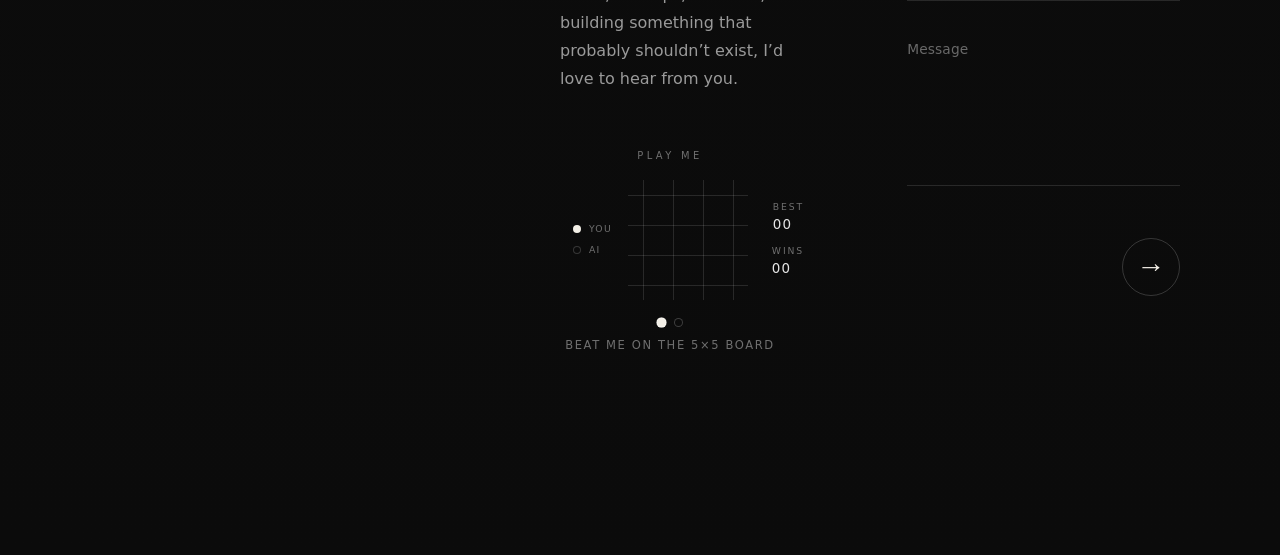
==== commit da300afb: "Add DogFood hackathon writeup" ====
--- a/index.html
+++ b/index.html
@@ -172,10 +172,18 @@
       </ul>
     </div>
 
-    <div class="project-links">
-      <a href="[GITHUB]" target="_blank">GitHub</a>
-      <a href="writing.html">Write-up</a>
-    </div>
+  <div class="project-links">
+      <a href="https://github.com/Pierce05/raptor-os" target="_blank">
+          github
+      </a>
+
+      <a href="https://raptor-os.onrender.com/" target="_blank">
+          live
+      </a>
+
+      <a href="writing.html">
+          write-up
+      </a>
   </div>
 
 
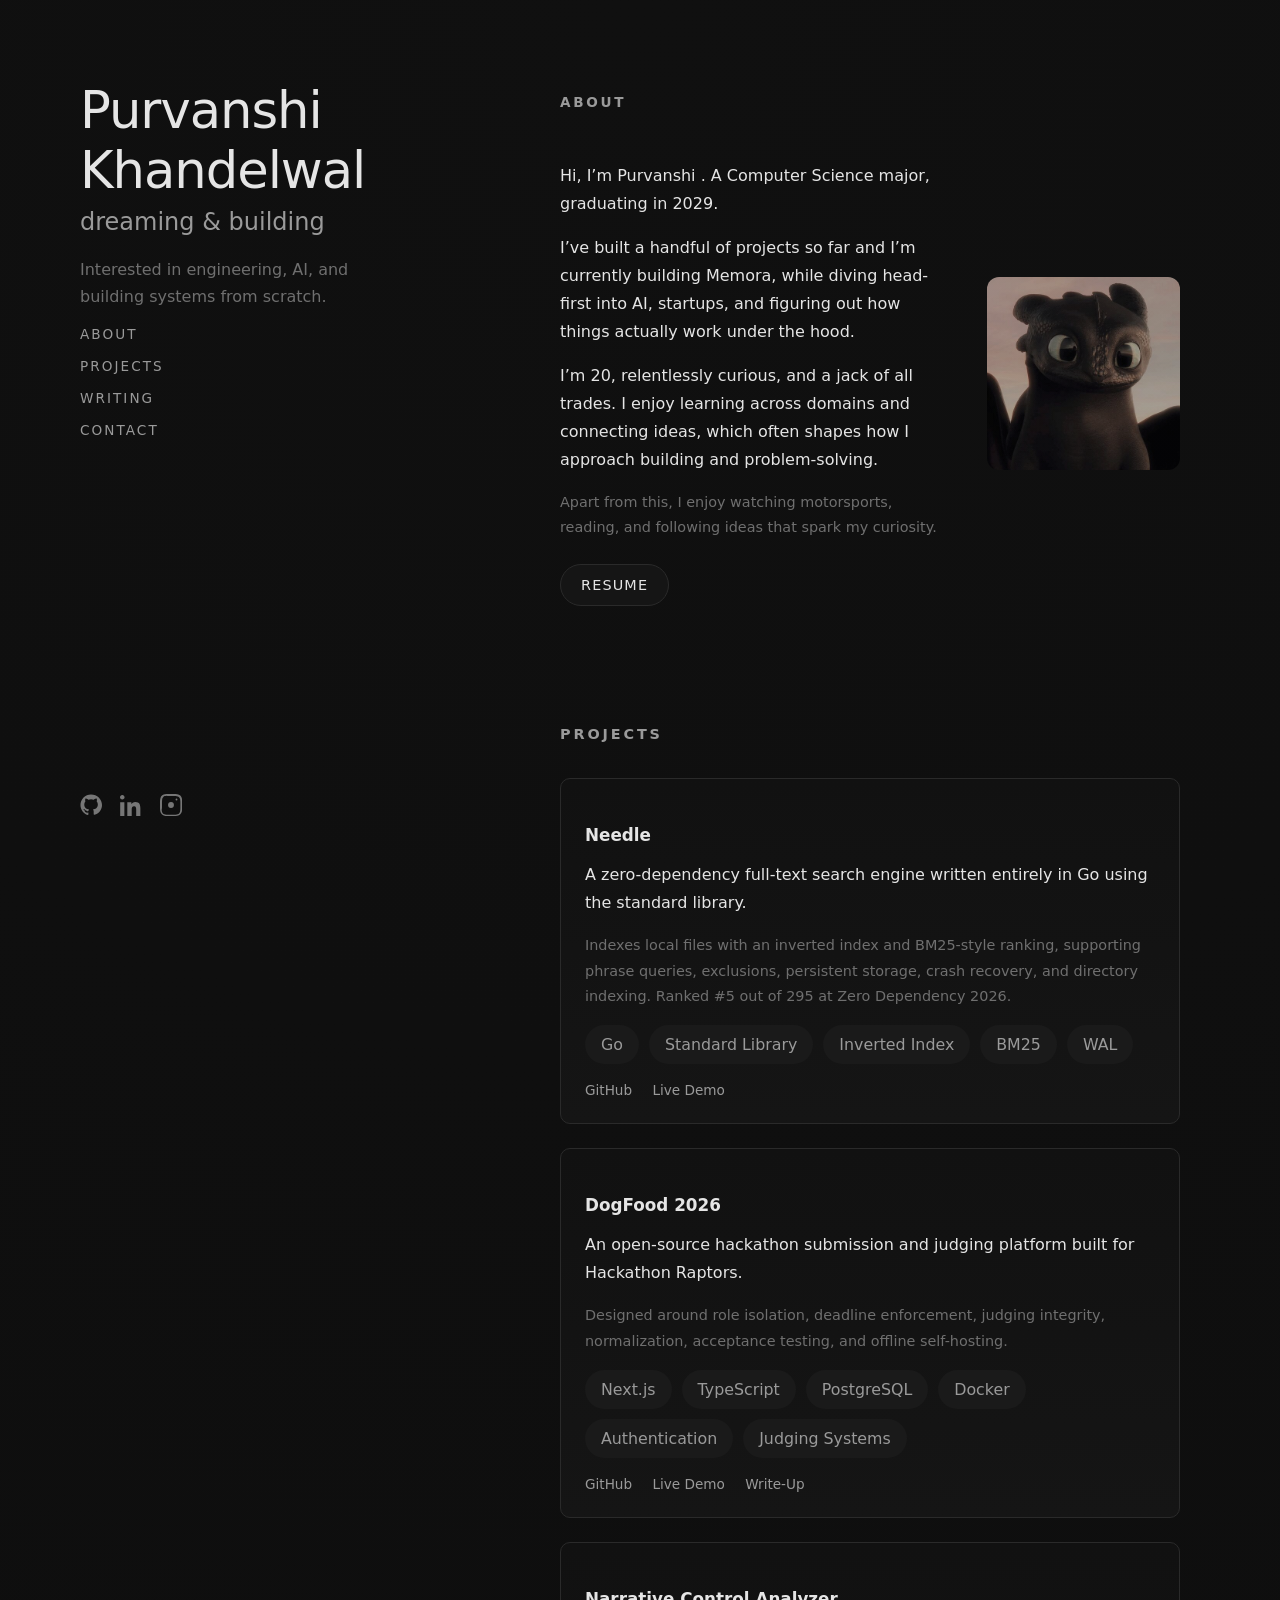
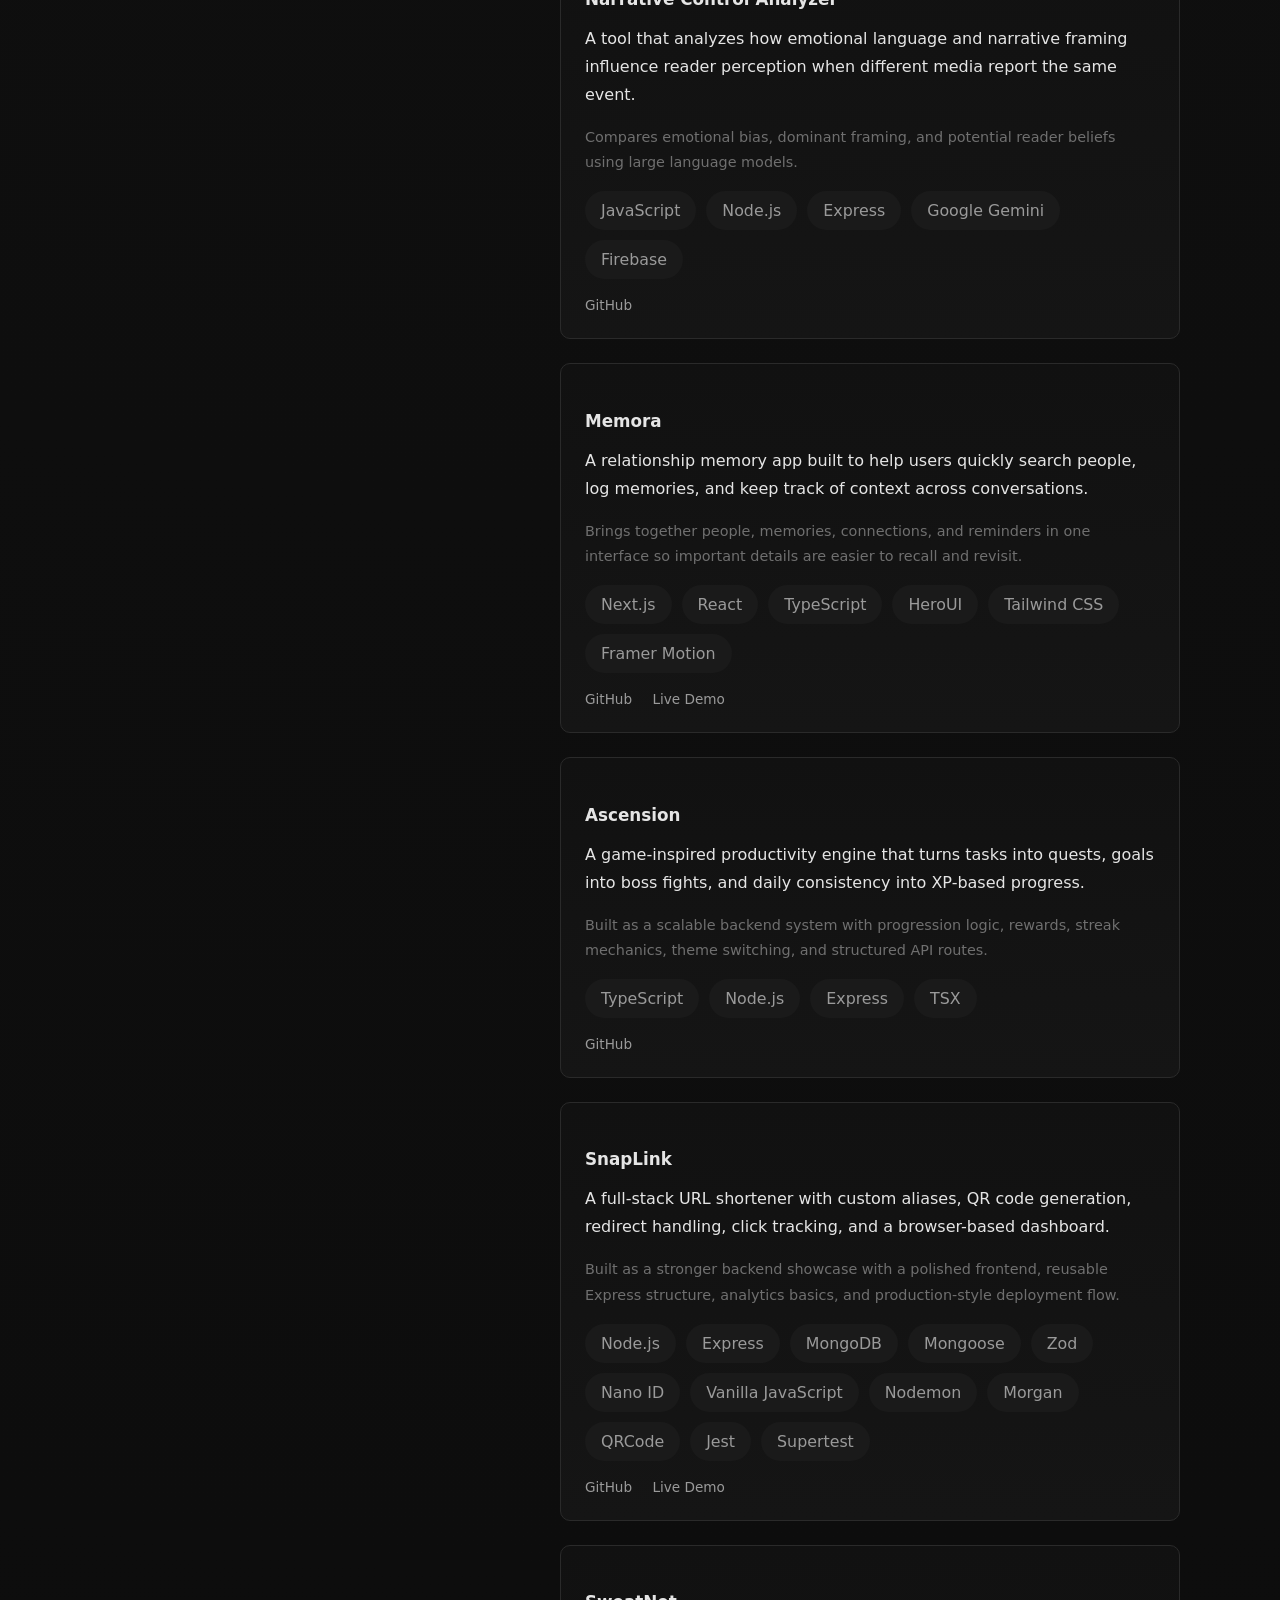
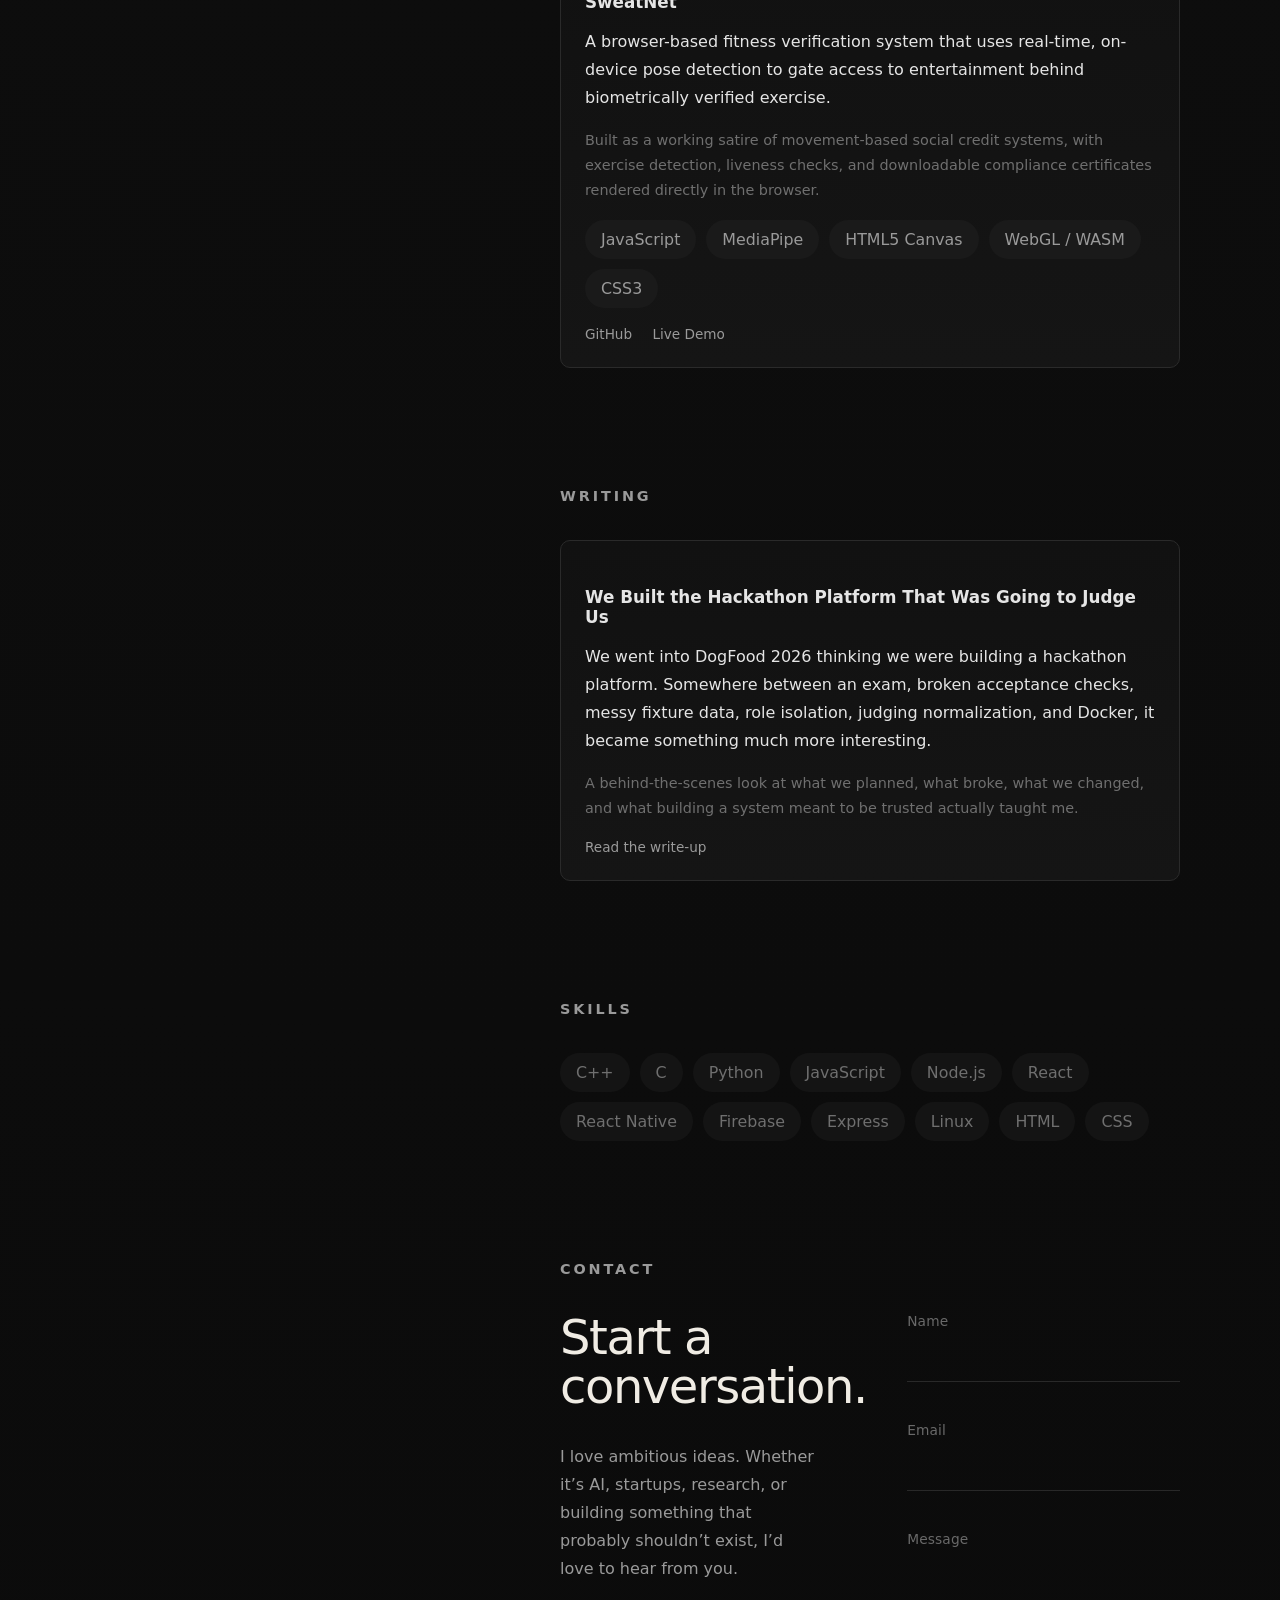
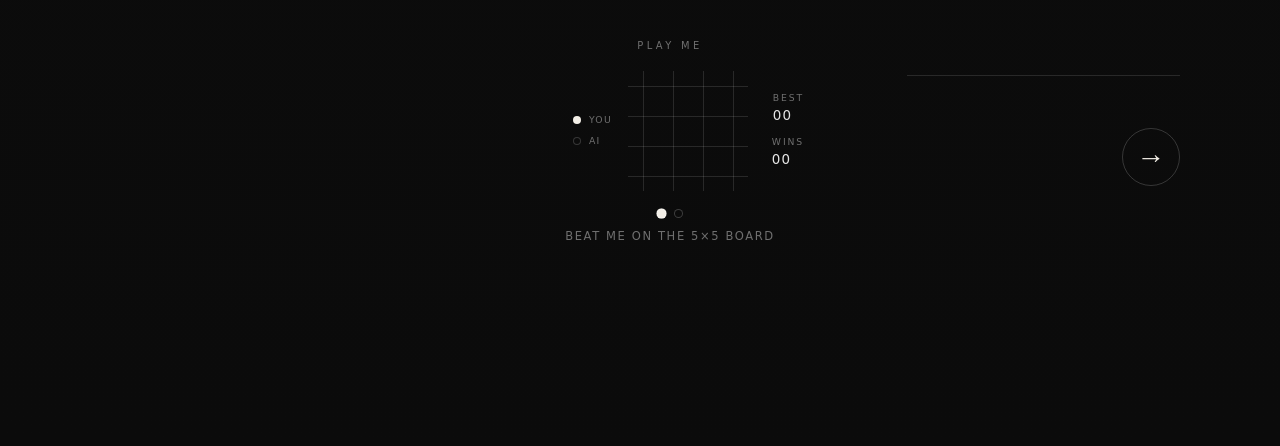
==== commit 0d6bd1cd: "Add DogFood hackathon writeup" ====
--- a/index.html
+++ b/index.html
@@ -174,16 +174,17 @@
 
   <div class="project-links">
       <a href="https://github.com/Pierce05/raptor-os" target="_blank">
-          github
+          GitHub
       </a>
 
       <a href="https://raptor-os.onrender.com/" target="_blank">
-          live
+          Live Demo
       </a>
 
       <a href="writing.html">
-          write-up
-      </a>
+          Write-Up
+      </a>
+      </div>
   </div>
 
 
